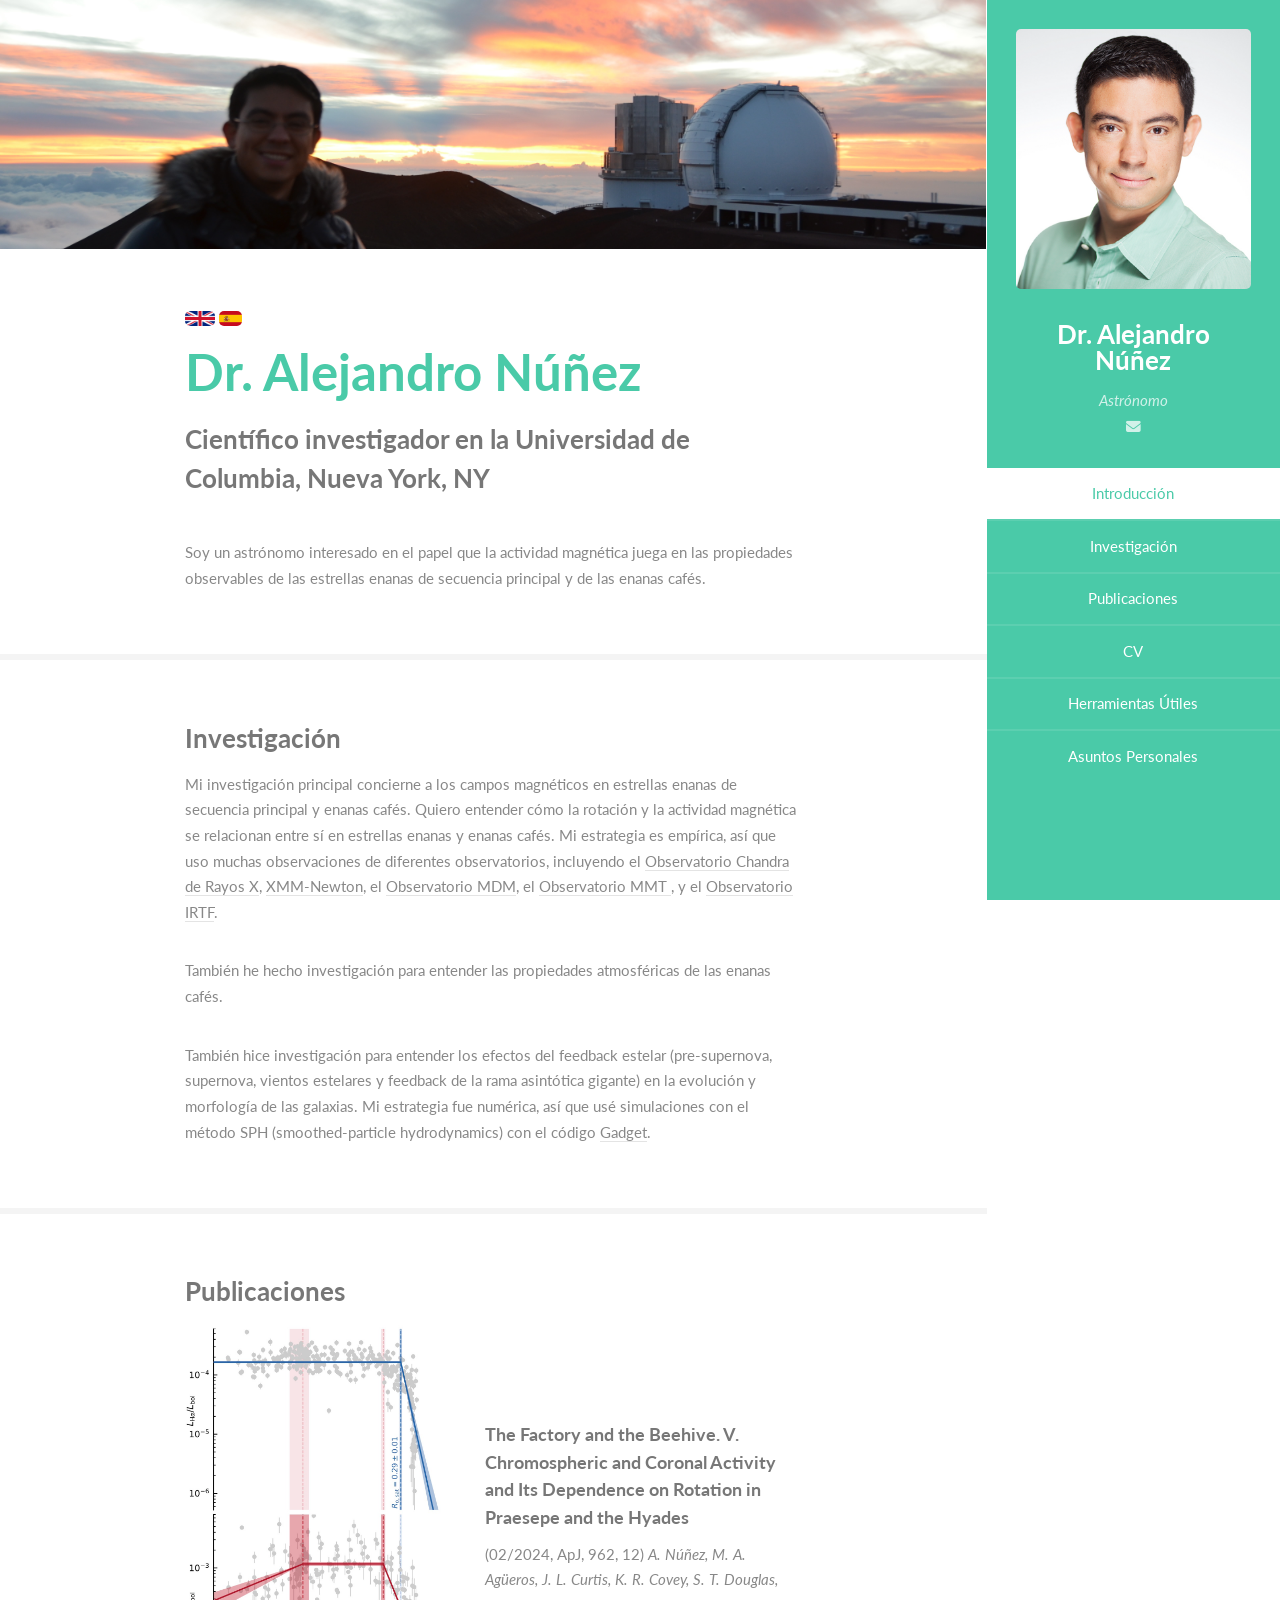
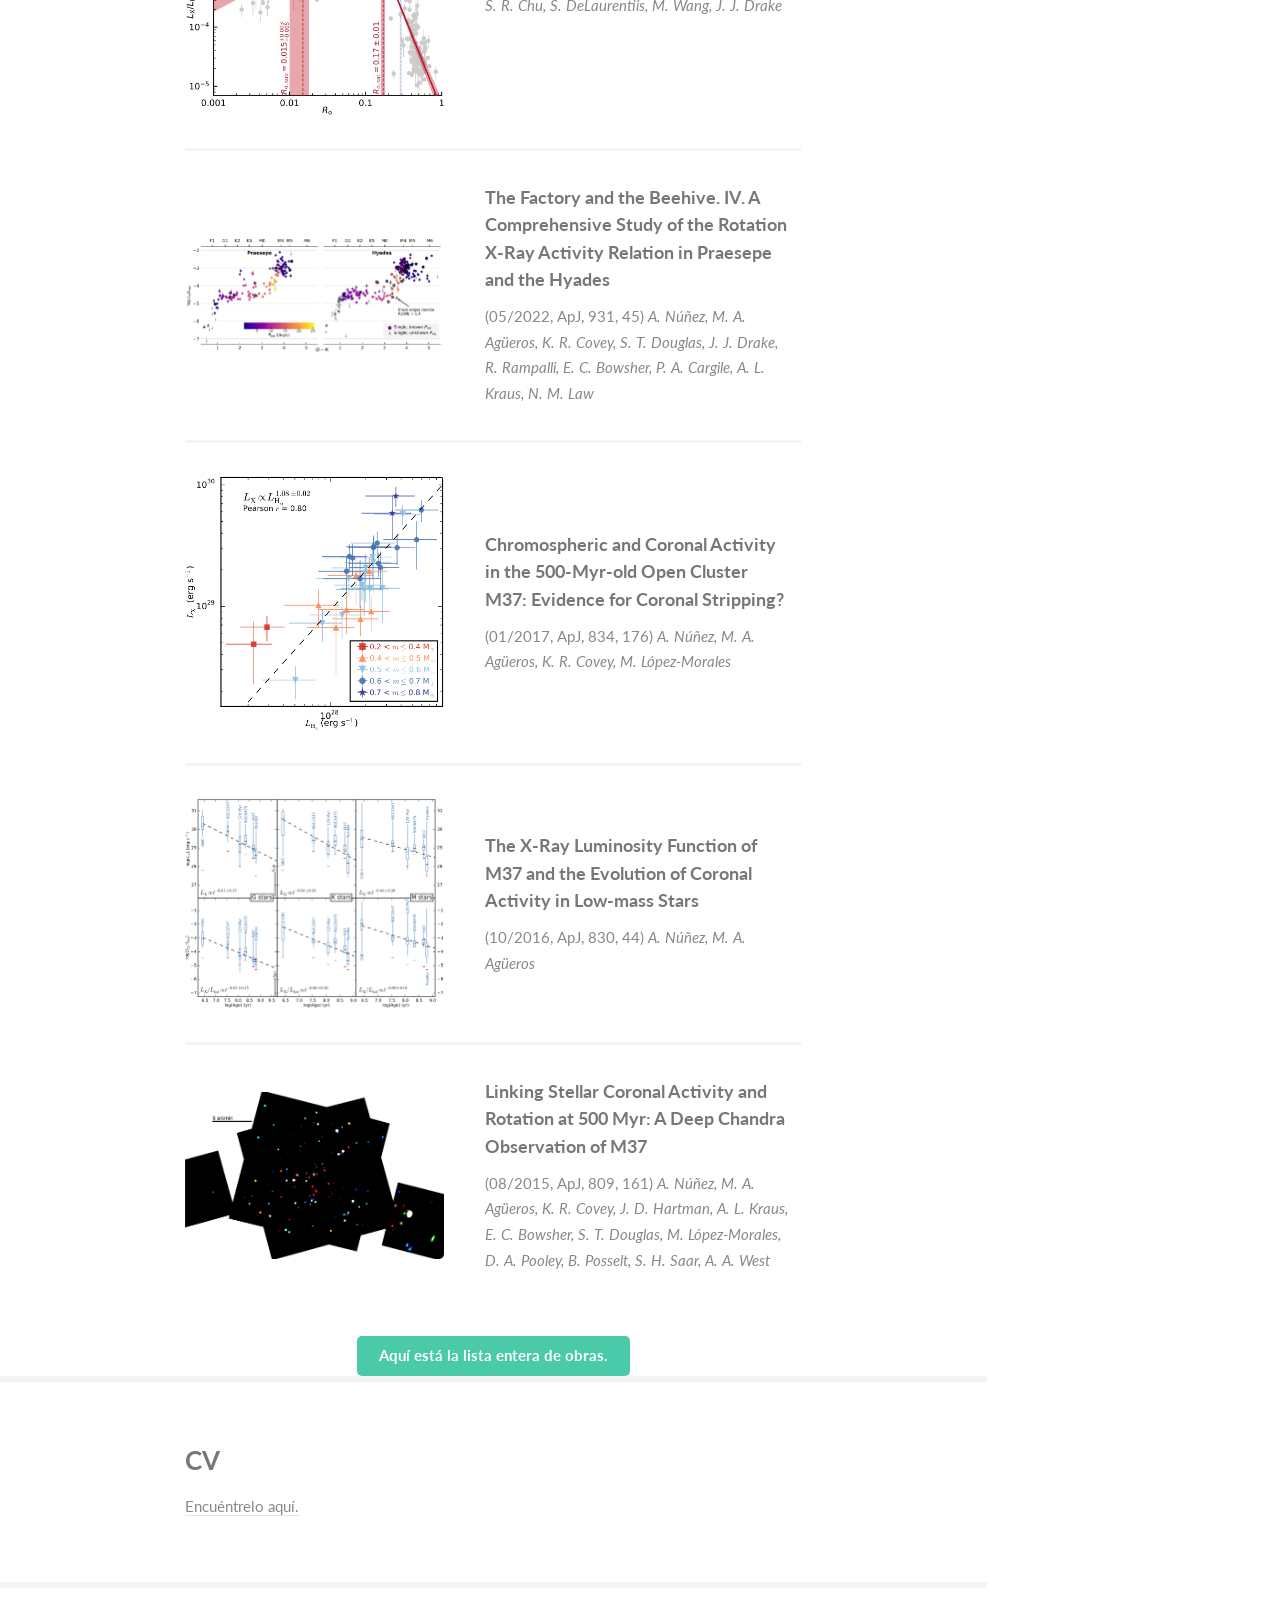
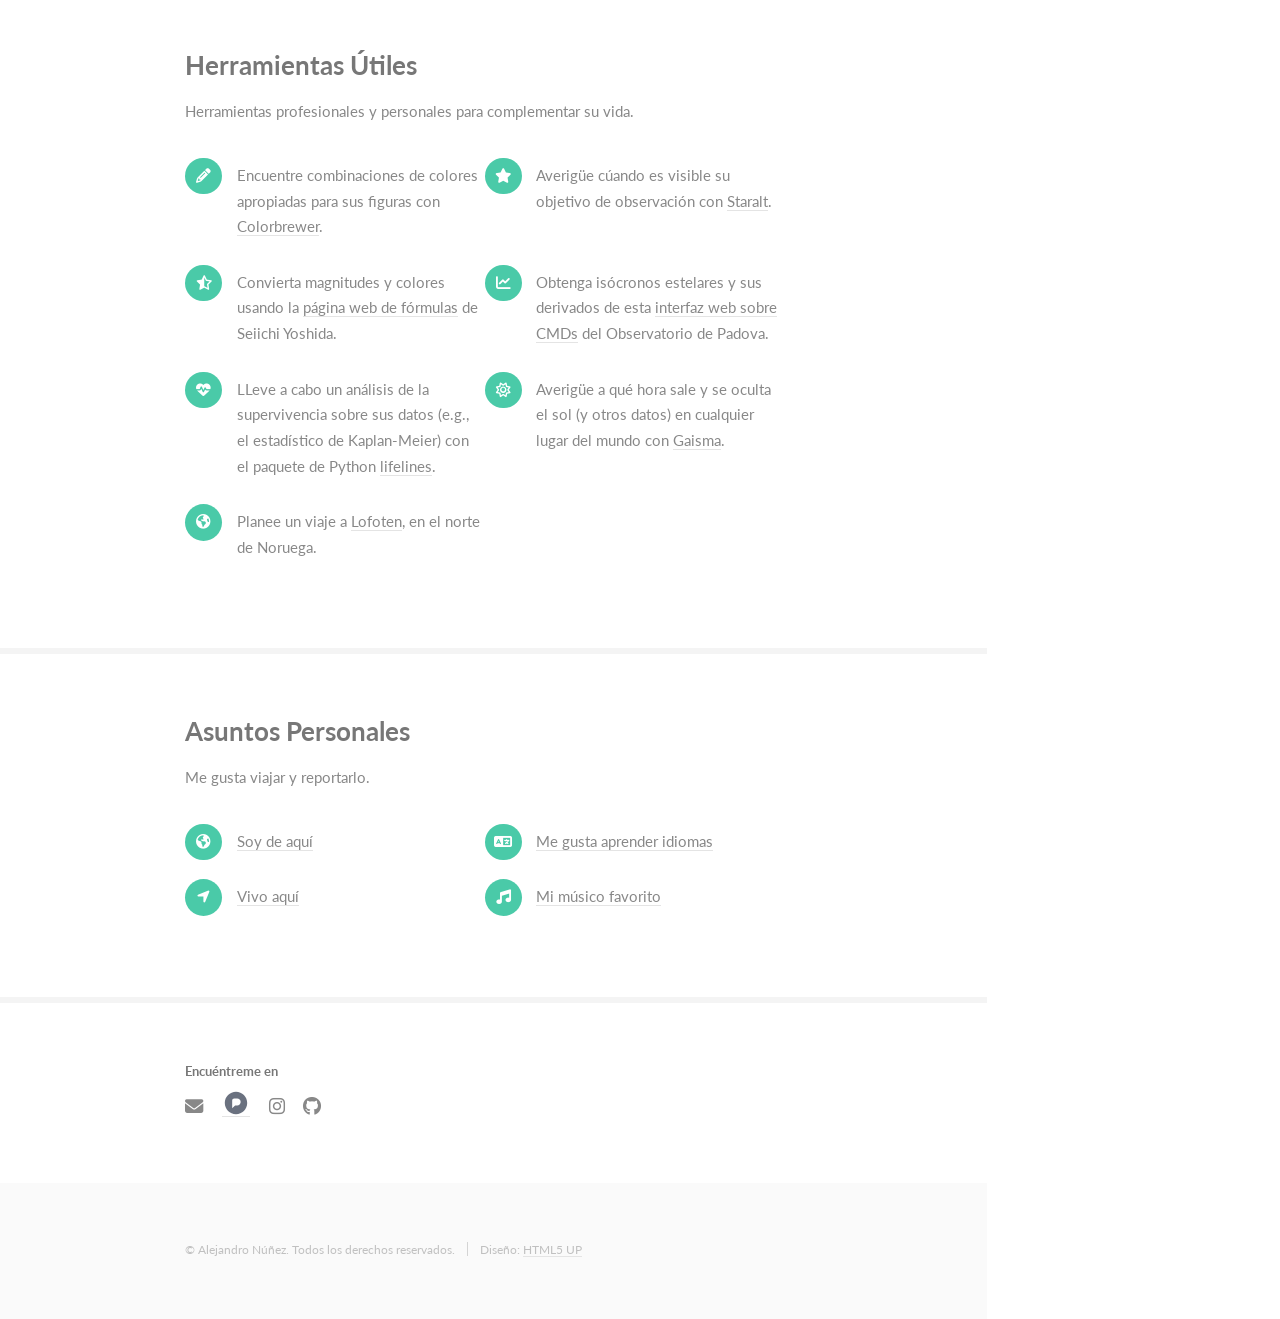
==== index_ES.html @ fcc05a89 "Initial website upload" ====
<!DOCTYPE HTML>
<!--
	Read Only by HTML5 UP
	html5up.net | @n33co
	Free for personal and commercial use under the CCA 3.0 license (html5up.net/license)

	http://cuit.columbia.edu/web-publishing/creating-personal-websites
	http://fontawesome.io/icons/
	an2549@cunix.cc.columbia.edu
	columbia.edu/an2549
-->
<html>
	<head>
		<title>Dr. Alejandro N&uacute;&ntilde;ez</title>
		<meta charset="utf-8" />
		<meta name="viewport" content="width=device-width, initial-scale=1" />
		<!--[if lte IE 8]><script src="assets/js/ie/html5shiv.js"></script><![endif]-->
		<link rel="stylesheet" href="assets/css/main.css" />
		<link rel="stylesheet" href="https://cdnjs.cloudflare.com/ajax/libs/font-awesome/6.5.2/css/all.min.css">
	</head>
	<body>

		<!-- Header -->
			<section id="header">
				<header>
					<span class="image fit"><img src="images/me.jpg" alt="" /></span>
					<h1 id="logo"><a href="#">Dr. Alejandro N&uacute;&ntilde;ez</a></h1>
					<p>Astr&oacute;nomo</p><a href="mailto:alejo.nunez@gmail.com" class="icon fa-envelope"><span class="label"></span></a>
				</header>
				<nav id="nav">
					<ul>
						<li><a href="#one">Introducci&oacute;n</a></li>
						<li><a href="#two">Investigaci&oacute;n</a></li>
						<li><a href="#three">Publicaciones</a></li>
						<li><a href="#four">CV</a></li>
						<li><a href="#five">Herramientas &Uacute;tiles</a></li>
						<li><a href="#six">Asuntos Personales</a></li>
					</ul>
				</nav>
			</section>

		<!-- Wrapper -->
			<div id="wrapper">

				<!-- Main -->
					<div id="main">

						<!-- One: INTRO-->
							<section id="one">
								<div class="container">
									<header class="major">
										<a href="index.html" class="image"><img src="images/EN.jpg" style="height:15px;" align="right" alt="English" /></a>
										<a                   class="image"><img src="images/ES.jpg" style="height:15px;" float="right" alt="Espa&ntilde;ol" /></a>
										<h2>Dr. Alejandro N&uacute;&ntilde;ez</h2>
										<p>Científico investigador en la Universidad de Columbia, Nueva York, NY</p>
									</header>
									<p>Soy un astr&oacute;nomo interesado en el papel que la actividad magn&eacute;tica juega en las propiedades observables de las estrellas enanas de secuencia principal y de las enanas caf&eacute;s.</p>
								</div>
							</section>

						<!-- Two: RESEARCH -->
							<section id="two">
								<div class="container">
									<h3>Investigaci&oacute;n</h3>
									<p>Mi investigaci&oacute;n principal concierne a los campos magn&eacute;ticos en estrellas enanas de secuencia principal y enanas caf&eacute;s. Quiero entender c&oacute;mo la rotaci&oacute;n y la actividad magn&eacute;tica se relacionan entre s&iacute; en estrellas enanas y enanas caf&eacute;s. Mi estrategia es emp&iacute;rica, as&iacute; que uso muchas observaciones de diferentes observatorios, incluyendo el <a href="http://chandra.harvard.edu" target="_blank"> Observatorio Chandra de Rayos X</a>, <a href="http://www.cosmos.esa.int/web/xmm-newton" target="_blank"> XMM-Newton</a>, el <a href="http://mdm.kpno.noirlab.edu/" target="_blank"> Observatorio MDM</a>, el <a href="https://www.mmto.org" target="_blank"> Observatorio MMT </a>, y el <a href="http://irtfweb.ifa.hawaii.edu" target="_blank"> Observatorio IRTF</a>.</p>

									<p>Tambi&eacute;n he hecho investigaci&oacute;n para entender las propiedades atmosf&eacute;ricas de las enanas caf&eacute;s.</p>

									<p>Tambi&eacute;n hice investigaci&oacute;n para entender los efectos del feedback estelar (pre-supernova, supernova, vientos estelares y feedback de la rama asint&oacute;tica gigante) en la evoluci&oacute;n y morfolog&iacute;a de las galaxias. Mi estrategia fue num&eacute;rica, as&iacute; que us&eacute; simulaciones con el m&eacute;todo SPH (smoothed-particle hydrodynamics) con el c&oacute;digo <a href="http://wwwmpa.mpa-garching.mpg.de/gadget/" target="_blank"> Gadget</a>. </p>

								</div>
							</section>

						<!-- Three: PUBLICATIONS -->
							<section id="three">
								<div class="container">
									<h3>Publicaciones</h3>
									<div class="features">
										<article>
											<a href="images/Rossby_XHaALL.jpg" class="image"><img src="images/Rossby_XHaALL.jpg" alt="" /></a>
											<div class="inner">
												<h4><a href=https://arxiv.org/abs/2311.18690>The Factory and the Beehive. V. Chromospheric and Coronal Activity and Its Dependence on Rotation in Praesepe and the Hyades</a></h4>
												<p>(02/2024, ApJ, 962, 12) <i>A. N&uacute;&ntilde;ez, M. A. Ag&uuml;eros, J. L. Curtis, K. R. Covey, S. T. Douglas, S. R. Chu, S. DeLaurentiis, M. Wang, J. J. Drake</i></p>
											</div>
										</article>
										<article>
											<a href="images/LLX_color.jpg" class="image"><img src="images/LLX_color.jpg" alt="" /></a>
											<div class="inner">
												<h4><a href=https://ui.adsabs.harvard.edu/abs/2022ApJ...931...45N/abstract>The Factory and the Beehive. IV. A Comprehensive Study of the Rotation X-Ray Activity Relation in Praesepe and the Hyades</a></h4>
												<p>(05/2022, ApJ, 931, 45) <i>A. N&uacute;&ntilde;ez, M. A. Ag&uuml;eros, K. R. Covey, S. T. Douglas, J. J. Drake, R. Rampalli, E. C. Bowsher, P. A. Cargile, A. L. Kraus, N. M. Law</i></p>
											</div>
										</article>
										<article>
											<a href="images/Lx_v_LHa.jpg" class="image"><img src="images/Lx_v_LHa.jpg" alt="" /></a>
											<div class="inner">
												<h4><a href=https://ui.adsabs.harvard.edu/abs/2017ApJ...834..176N/abstract>Chromospheric and Coronal Activity in the 500-Myr-old Open Cluster M37: Evidence for Coronal Stripping?</a></h4>
												<p>(01/2017, ApJ, 834, 176) <i>A. N&uacute;&ntilde;ez, M. A. Ag&uuml;eros, K. R. Covey, M. L&oacute;pez-Morales</i></p>
											</div>
										</article>
										<article>
											<a href="images/Lx_v_t.jpg" class="image"><img src="images/Lx_v_t.jpg" alt="" /></a>
											<div class="inner">
												<h4><a href=https://ui.adsabs.harvard.edu/abs/2016ApJ...830...44N/abstract>The X-Ray Luminosity Function of M37 and the Evolution of Coronal Activity in Low-mass Stars</a></h4>
												<p>(10/2016, ApJ, 830, 44) <i>A. N&uacute;&ntilde;ez, M. A. Ag&uuml;eros</i></p>
											</div>
										</article>
										<article>
											<a href="images/color_composite.jpg" class="image"><img src="images/color_composite.jpg" alt="" /></a>
											<div class="inner">
												<h4><a href=https://ui.adsabs.harvard.edu/abs/2015ApJ...809..161N/abstract>Linking Stellar Coronal Activity and Rotation at 500 Myr: A Deep Chandra Observation of M37</a></h4>
												<p>(08/2015, ApJ, 809, 161) <i>A. N&uacute;&ntilde;ez, M. A. Ag&uuml;eros, K. R. Covey, J. D. Hartman, A. L. Kraus, E. C. Bowsher, S. T. Douglas, M. L&oacute;pez-Morales, D. A. Pooley, B. Posselt, S. H. Saar, A. A. West</i></p>
											</div>
										</article>
									</div>
								</div>
								<center><a href="https://ui.adsabs.harvard.edu/search/fq=%7B!type%3Daqp%20v%3D%24fq_database%7D&fq_database=database%3A%20astronomy&q=author%3A(%22nunez%2C%20alejandro%22)&sort=date%20desc%2C%20bibcode%20desc&p_=0" target="_blank" class="button special">Aqu&iacute; est&aacute; la lista entera de obras.</a></center>
							</section>

						<!-- Four: CV -->
							<section id="four">
								<div class="container">
									<h3>CV</h3>
									<p><a href="CV.pdf">Encu&eacute;ntrelo aqu&iacute;.</a></p>
								</div>
							</section>

						<!-- Five: Useful Tools -->
                            <section id="five">
                            	<div class="container">
                                	<h3><a href="#">Herramientas &Uacute;tiles</a></h3>
									<p>Herramientas profesionales y personales para complementar su vida. </p>
                                    <ul class="feature-icons">
                                    	<li class="fa-pencil">Encuentre combinaciones de colores apropiadas para sus figuras con <a href="http://colorbrewer2.org/" target="_blank">Colorbrewer</a>.</li>
                                    	<li class="fa-star">Averig&uuml;e c&uacute;ando es visible su objetivo de observaci&oacute;n con <a href="https://astro.ing.iac.es/staralt/" target="_blank">Staralt</a>.</li>
										<li class="fa-star-half-o">Convierta magnitudes y colores usando la <a href="http://www.aerith.net/astro/color_conversion.html" target="_blank">p&aacute;gina web de f&oacute;rmulas</a> de Seiichi Yoshida.</li>
										<li class="fa-line-chart">Obtenga is&oacute;cronos estelares y sus derivados de esta <a href="http://stev.oapd.inaf.it/cgi-bin/cmd" target="_blank">interfaz web sobre CMDs</a> del Observatorio de Padova.</li>
                                    	<li class="fa-heartbeat">LLeve a cabo un an&aacute;lisis de la supervivencia sobre sus datos (e.g., el estad&iacute;stico de Kaplan-Meier) con el paquete de Python <a href="http://lifelines.readthedocs.io/en/latest/index.html#" target="_blank">lifelines</a>.</li>
										<li class="fa-sun-o">Averig&uuml;e a qu&eacute; hora sale y se oculta el sol (y otros datos) en cualquier lugar del mundo con <a href="https://www.gaisma.com/en/" target="_blank">Gaisma</a>.</li>
										<li class="fa-globe">Planee un viaje a <a href="http://www.68north.com/outdoors/" target="_blank">Lofoten</a>, en el norte de Noruega.</li>
                                    </ul>
                                </div>
                            </section>

						<!-- Six: My Personal Stuff -->
                            <section id="six">
                            	<div class="container">
                                	<h3><a href="#">Asuntos Personales</a></h3>
									<p>Me gusta viajar y reportarlo. </p>
                                    <ul class="feature-icons">
                                    	<!--li class="fa-coffee"><a href="http://starsthatshrink.blogspot.com/">Mi blog personal</a></li-->
                                        <li class="fa-globe"><a href="https://colombia.travel/en/medellin" target="_blank">Soy de aqu&iacute;</a></li>
                                        <li class="fa-language"><a href="https://www.duolingo.com/profile/alejocosmico" target="_blank">Me gusta aprender idiomas</a></li>
                                        <li class="fa-location-arrow"><a href="http://www.nycgo.com/articles/must-see-harlem" target="_blank">Vivo aqu&iacute;</a></li>
                                        <li class="fa-music"><a href="http://bjork.com/" target="_blank">Mi m&uacute;sico favorito</a></li>
                                    </ul>
                                </div>
                            </section>

						<!-- Seven -->
							<section id="seven">
								<div class="container">
									<section>
										<div class="row">
											<div class="6u 12u(xsmall)">
												<h5>Encu&eacute;ntreme en</h5>
												<ul class="icons">
													<li><a href="mailto:alejo.nunez@gmail.com" class="icon fa-solid fa-envelope"><span class="label"></span></a></li>
													<li>
														<a href="https://pixelfed.social/alejocosmico" target="_blank">
															<img src="pixelfed.svg"
																alt="Pixelfed"
																style="width:28px; height:28px; vertical-align:-4px;">
														</a>
													</li>
													<li><a href="https://www.instagram.com/alejocosmico/" target="_blank" class="icon fa-brands fa-instagram"><span class="label">Instagram</span></a></li>
													<li><a href="https://github.com/alejocosmico" target="_blank" class="icon fa-brands fa-github"><span class="label">Github</span></a></li>
												</ul>
											</div>
										</div>
									</section>
								</div>
							</section>

					</div>

				<!-- Footer -->
					<section id="footer">
						<div class="container">
							<ul class="copyright">
								<li>&copy; Alejandro N&uacute;&ntilde;ez. Todos los derechos reservados.</li><li>Dise&ntilde;o: <a href="http://html5up.net">HTML5 UP</a></li>
							</ul>
						</div>
					</section>

			</div>

		<!-- Scripts -->
			<script src="assets/js/jquery.min.js"></script>
			<script src="assets/js/jquery.scrollzer.min.js"></script>
			<script src="assets/js/jquery.scrolly.min.js"></script>
			<script src="assets/js/skel.min.js"></script>
			<script src="assets/js/util.js"></script>
			<!--[if lte IE 8]><script src="assets/js/ie/respond.min.js"></script><![endif]-->
			<script src="assets/js/main.js"></script>

	</body>
</html>
---- assets/css/main.css ----
@import url("font-awesome.min.css");
@import url("https://fonts.googleapis.com/css?family=Lato:400,400italic,700,700italic|Source+Code+Pro:400");

/*
	Read Only by HTML5 UP
	html5up.net | @ajlkn
	Free for personal and commercial use under the CCA 3.0 license (html5up.net/license)
*/

/* Reset */

	html, body, div, span, applet, object, iframe, h1, h2, h3, h4, h5, h6, p, blockquote, pre, a, abbr, acronym, address, big, cite, code, del, dfn, em, img, ins, kbd, q, s, samp, small, strike, strong, sub, sup, tt, var, b, u, i, center, dl, dt, dd, ol, ul, li, fieldset, form, label, legend, table, caption, tbody, tfoot, thead, tr, th, td, article, aside, canvas, details, embed, figure, figcaption, footer, header, hgroup, menu, nav, output, ruby, section, summary, time, mark, audio, video {
		margin: 0;
		padding: 0;
		border: 0;
		font-size: 100%;
		font: inherit;
		vertical-align: baseline;
	}

	article, aside, details, figcaption, figure, footer, header, hgroup, menu, nav, section {
		display: block;
	}

	body {
		line-height: 1;
	}

	ol, ul {
		list-style: none;
	}

	blockquote, q {
		quotes: none;
	}

	blockquote:before, blockquote:after, q:before, q:after {
		content: '';
		content: none;
	}

	table {
		border-collapse: collapse;
		border-spacing: 0;
	}

	body {
		-webkit-text-size-adjust: none;
	}

/* Box Model */

	*, *:before, *:after {
		-moz-box-sizing: border-box;
		-webkit-box-sizing: border-box;
		box-sizing: border-box;
	}

/* Containers */

	.container {
		margin-left: auto;
		margin-right: auto;
	}

	.container.\31 25\25 {
		width: 100%;
		max-width: 56.25em;
		min-width: 45em;
	}

	.container.\37 5\25 {
		width: 33.75em;
	}

	.container.\35 0\25 {
		width: 22.5em;
	}

	.container.\32 5\25 {
		width: 11.25em;
	}

	.container {
		width: 45em;
	}

	@media screen and (max-width: 1680px) {

		.container.\31 25\25 {
			width: 100%;
			max-width: 56.25em;
			min-width: 45em;
		}

		.container.\37 5\25 {
			width: 33.75em;
		}

		.container.\35 0\25 {
			width: 22.5em;
		}

		.container.\32 5\25 {
			width: 11.25em;
		}

		.container {
			width: 45em;
		}

	}

	@media screen and (max-width: 1280px) {

		.container.\31 25\25 {
			width: 100%;
			max-width: 52.5em;
			min-width: 42em;
		}

		.container.\37 5\25 {
			width: 31.5em;
		}

		.container.\35 0\25 {
			width: 21em;
		}

		.container.\32 5\25 {
			width: 10.5em;
		}

		.container {
			width: 42em;
		}

	}

	@media screen and (max-width: 1024px) {

		.container.\31 25\25 {
			width: 100%;
			max-width: 106.25%;
			min-width: 85%;
		}

		.container.\37 5\25 {
			width: 63.75%;
		}

		.container.\35 0\25 {
			width: 42.5%;
		}

		.container.\32 5\25 {
			width: 21.25%;
		}

		.container {
			width: 85% !important;
		}

	}

	@media screen and (max-width: 736px) {

		.container.\31 25\25 {
			width: 100%;
			max-width: 112.5%;
			min-width: 90%;
		}

		.container.\37 5\25 {
			width: 67.5%;
		}

		.container.\35 0\25 {
			width: 45%;
		}

		.container.\32 5\25 {
			width: 22.5%;
		}

		.container {
			width: 90% !important;
		}

	}

	@media screen and (max-width: 480px) {

		.container.\31 25\25 {
			width: 100%;
			max-width: 112.5%;
			min-width: 90%;
		}

		.container.\37 5\25 {
			width: 67.5%;
		}

		.container.\35 0\25 {
			width: 45%;
		}

		.container.\32 5\25 {
			width: 22.5%;
		}

		.container {
			width: 90% !important;
		}

	}

/* Grid */

	.row {
		border-bottom: solid 1px transparent;
		-moz-box-sizing: border-box;
		-webkit-box-sizing: border-box;
		box-sizing: border-box;
	}

	.row > * {
		float: left;
		-moz-box-sizing: border-box;
		-webkit-box-sizing: border-box;
		box-sizing: border-box;
	}

	.row:after, .row:before {
		content: '';
		display: block;
		clear: both;
		height: 0;
	}

	.row.uniform > * > :first-child {
		margin-top: 0;
	}

	.row.uniform > * > :last-child {
		margin-bottom: 0;
	}

	.row.\30 \25 > * {
		padding: 0 0 0 0em;
	}

	.row.\30 \25 {
		margin: 0 0 -1px 0em;
	}

	.row.uniform.\30 \25 > * {
		padding: 0em 0 0 0em;
	}

	.row.uniform.\30 \25 {
		margin: 0em 0 -1px 0em;
	}

	.row > * {
		padding: 0 0 0 2em;
	}

	.row {
		margin: 0 0 -1px -2em;
	}

	.row.uniform > * {
		padding: 2em 0 0 2em;
	}

	.row.uniform {
		margin: -2em 0 -1px -2em;
	}

	.row.\32 00\25 > * {
		padding: 0 0 0 4em;
	}

	.row.\32 00\25 {
		margin: 0 0 -1px -4em;
	}

	.row.uniform.\32 00\25 > * {
		padding: 4em 0 0 4em;
	}

	.row.uniform.\32 00\25 {
		margin: -4em 0 -1px -4em;
	}

	.row.\31 50\25 > * {
		padding: 0 0 0 3em;
	}

	.row.\31 50\25 {
		margin: 0 0 -1px -3em;
	}

	.row.uniform.\31 50\25 > * {
		padding: 3em 0 0 3em;
	}

	.row.uniform.\31 50\25 {
		margin: -3em 0 -1px -3em;
	}

	.row.\35 0\25 > * {
		padding: 0 0 0 1em;
	}

	.row.\35 0\25 {
		margin: 0 0 -1px -1em;
	}

	.row.uniform.\35 0\25 > * {
		padding: 1em 0 0 1em;
	}

	.row.uniform.\35 0\25 {
		margin: -1em 0 -1px -1em;
	}

	.row.\32 5\25 > * {
		padding: 0 0 0 0.5em;
	}

	.row.\32 5\25 {
		margin: 0 0 -1px -0.5em;
	}

	.row.uniform.\32 5\25 > * {
		padding: 0.5em 0 0 0.5em;
	}

	.row.uniform.\32 5\25 {
		margin: -0.5em 0 -1px -0.5em;
	}

	.\31 2u, .\31 2u\24 {
		width: 100%;
		clear: none;
		margin-left: 0;
	}

	.\31 1u, .\31 1u\24 {
		width: 91.6666666667%;
		clear: none;
		margin-left: 0;
	}

	.\31 0u, .\31 0u\24 {
		width: 83.3333333333%;
		clear: none;
		margin-left: 0;
	}

	.\39 u, .\39 u\24 {
		width: 75%;
		clear: none;
		margin-left: 0;
	}

	.\38 u, .\38 u\24 {
		width: 66.6666666667%;
		clear: none;
		margin-left: 0;
	}

	.\37 u, .\37 u\24 {
		width: 58.3333333333%;
		clear: none;
		margin-left: 0;
	}

	.\36 u, .\36 u\24 {
		width: 50%;
		clear: none;
		margin-left: 0;
	}

	.\35 u, .\35 u\24 {
		width: 41.6666666667%;
		clear: none;
		margin-left: 0;
	}

	.\34 u, .\34 u\24 {
		width: 33.3333333333%;
		clear: none;
		margin-left: 0;
	}

	.\33 u, .\33 u\24 {
		width: 25%;
		clear: none;
		margin-left: 0;
	}

	.\32 u, .\32 u\24 {
		width: 16.6666666667%;
		clear: none;
		margin-left: 0;
	}

	.\31 u, .\31 u\24 {
		width: 8.3333333333%;
		clear: none;
		margin-left: 0;
	}

	.\31 2u\24 + *,
	.\31 1u\24 + *,
	.\31 0u\24 + *,
	.\39 u\24 + *,
	.\38 u\24 + *,
	.\37 u\24 + *,
	.\36 u\24 + *,
	.\35 u\24 + *,
	.\34 u\24 + *,
	.\33 u\24 + *,
	.\32 u\24 + *,
	.\31 u\24 + * {
		clear: left;
	}

	.\-11u {
		margin-left: 91.66667%;
	}

	.\-10u {
		margin-left: 83.33333%;
	}

	.\-9u {
		margin-left: 75%;
	}

	.\-8u {
		margin-left: 66.66667%;
	}

	.\-7u {
		margin-left: 58.33333%;
	}

	.\-6u {
		margin-left: 50%;
	}

	.\-5u {
		margin-left: 41.66667%;
	}

	.\-4u {
		margin-left: 33.33333%;
	}

	.\-3u {
		margin-left: 25%;
	}

	.\-2u {
		margin-left: 16.66667%;
	}

	.\-1u {
		margin-left: 8.33333%;
	}

	@media screen and (max-width: 1680px) {

		.row > * {
			padding: 0 0 0 2em;
		}

		.row {
			margin: 0 0 -1px -2em;
		}

		.row.uniform > * {
			padding: 2em 0 0 2em;
		}

		.row.uniform {
			margin: -2em 0 -1px -2em;
		}

		.row.\32 00\25 > * {
			padding: 0 0 0 4em;
		}

		.row.\32 00\25 {
			margin: 0 0 -1px -4em;
		}

		.row.uniform.\32 00\25 > * {
			padding: 4em 0 0 4em;
		}

		.row.uniform.\32 00\25 {
			margin: -4em 0 -1px -4em;
		}

		.row.\31 50\25 > * {
			padding: 0 0 0 3em;
		}

		.row.\31 50\25 {
			margin: 0 0 -1px -3em;
		}

		.row.uniform.\31 50\25 > * {
			padding: 3em 0 0 3em;
		}

		.row.uniform.\31 50\25 {
			margin: -3em 0 -1px -3em;
		}

		.row.\35 0\25 > * {
			padding: 0 0 0 1em;
		}

		.row.\35 0\25 {
			margin: 0 0 -1px -1em;
		}

		.row.uniform.\35 0\25 > * {
			padding: 1em 0 0 1em;
		}

		.row.uniform.\35 0\25 {
			margin: -1em 0 -1px -1em;
		}

		.row.\32 5\25 > * {
			padding: 0 0 0 0.5em;
		}

		.row.\32 5\25 {
			margin: 0 0 -1px -0.5em;
		}

		.row.uniform.\32 5\25 > * {
			padding: 0.5em 0 0 0.5em;
		}

		.row.uniform.\32 5\25 {
			margin: -0.5em 0 -1px -0.5em;
		}

		.\31 2u\28xlarge\29, .\31 2u\24\28xlarge\29 {
			width: 100%;
			clear: none;
			margin-left: 0;
		}

		.\31 1u\28xlarge\29, .\31 1u\24\28xlarge\29 {
			width: 91.6666666667%;
			clear: none;
			margin-left: 0;
		}

		.\31 0u\28xlarge\29, .\31 0u\24\28xlarge\29 {
			width: 83.3333333333%;
			clear: none;
			margin-left: 0;
		}

		.\39 u\28xlarge\29, .\39 u\24\28xlarge\29 {
			width: 75%;
			clear: none;
			margin-left: 0;
		}

		.\38 u\28xlarge\29, .\38 u\24\28xlarge\29 {
			width: 66.6666666667%;
			clear: none;
			margin-left: 0;
		}

		.\37 u\28xlarge\29, .\37 u\24\28xlarge\29 {
			width: 58.3333333333%;
			clear: none;
			margin-left: 0;
		}

		.\36 u\28xlarge\29, .\36 u\24\28xlarge\29 {
			width: 50%;
			clear: none;
			margin-left: 0;
		}

		.\35 u\28xlarge\29, .\35 u\24\28xlarge\29 {
			width: 41.6666666667%;
			clear: none;
			margin-left: 0;
		}

		.\34 u\28xlarge\29, .\34 u\24\28xlarge\29 {
			width: 33.3333333333%;
			clear: none;
			margin-left: 0;
		}

		.\33 u\28xlarge\29, .\33 u\24\28xlarge\29 {
			width: 25%;
			clear: none;
			margin-left: 0;
		}

		.\32 u\28xlarge\29, .\32 u\24\28xlarge\29 {
			width: 16.6666666667%;
			clear: none;
			margin-left: 0;
		}

		.\31 u\28xlarge\29, .\31 u\24\28xlarge\29 {
			width: 8.3333333333%;
			clear: none;
			margin-left: 0;
		}

		.\31 2u\24\28xlarge\29 + *,
		.\31 1u\24\28xlarge\29 + *,
		.\31 0u\24\28xlarge\29 + *,
		.\39 u\24\28xlarge\29 + *,
		.\38 u\24\28xlarge\29 + *,
		.\37 u\24\28xlarge\29 + *,
		.\36 u\24\28xlarge\29 + *,
		.\35 u\24\28xlarge\29 + *,
		.\34 u\24\28xlarge\29 + *,
		.\33 u\24\28xlarge\29 + *,
		.\32 u\24\28xlarge\29 + *,
		.\31 u\24\28xlarge\29 + * {
			clear: left;
		}

		.\-11u\28xlarge\29 {
			margin-left: 91.66667%;
		}

		.\-10u\28xlarge\29 {
			margin-left: 83.33333%;
		}

		.\-9u\28xlarge\29 {
			margin-left: 75%;
		}

		.\-8u\28xlarge\29 {
			margin-left: 66.66667%;
		}

		.\-7u\28xlarge\29 {
			margin-left: 58.33333%;
		}

		.\-6u\28xlarge\29 {
			margin-left: 50%;
		}

		.\-5u\28xlarge\29 {
			margin-left: 41.66667%;
		}

		.\-4u\28xlarge\29 {
			margin-left: 33.33333%;
		}

		.\-3u\28xlarge\29 {
			margin-left: 25%;
		}

		.\-2u\28xlarge\29 {
			margin-left: 16.66667%;
		}

		.\-1u\28xlarge\29 {
			margin-left: 8.33333%;
		}

	}

	@media screen and (max-width: 1280px) {

		.row > * {
			padding: 0 0 0 1.5em;
		}

		.row {
			margin: 0 0 -1px -1.5em;
		}

		.row.uniform > * {
			padding: 1.5em 0 0 1.5em;
		}

		.row.uniform {
			margin: -1.5em 0 -1px -1.5em;
		}

		.row.\32 00\25 > * {
			padding: 0 0 0 3em;
		}

		.row.\32 00\25 {
			margin: 0 0 -1px -3em;
		}

		.row.uniform.\32 00\25 > * {
			padding: 3em 0 0 3em;
		}

		.row.uniform.\32 00\25 {
			margin: -3em 0 -1px -3em;
		}

		.row.\31 50\25 > * {
			padding: 0 0 0 2.25em;
		}

		.row.\31 50\25 {
			margin: 0 0 -1px -2.25em;
		}

		.row.uniform.\31 50\25 > * {
			padding: 2.25em 0 0 2.25em;
		}

		.row.uniform.\31 50\25 {
			margin: -2.25em 0 -1px -2.25em;
		}

		.row.\35 0\25 > * {
			padding: 0 0 0 0.75em;
		}

		.row.\35 0\25 {
			margin: 0 0 -1px -0.75em;
		}

		.row.uniform.\35 0\25 > * {
			padding: 0.75em 0 0 0.75em;
		}

		.row.uniform.\35 0\25 {
			margin: -0.75em 0 -1px -0.75em;
		}

		.row.\32 5\25 > * {
			padding: 0 0 0 0.375em;
		}

		.row.\32 5\25 {
			margin: 0 0 -1px -0.375em;
		}

		.row.uniform.\32 5\25 > * {
			padding: 0.375em 0 0 0.375em;
		}

		.row.uniform.\32 5\25 {
			margin: -0.375em 0 -1px -0.375em;
		}

		.\31 2u\28large\29, .\31 2u\24\28large\29 {
			width: 100%;
			clear: none;
			margin-left: 0;
		}

		.\31 1u\28large\29, .\31 1u\24\28large\29 {
			width: 91.6666666667%;
			clear: none;
			margin-left: 0;
		}

		.\31 0u\28large\29, .\31 0u\24\28large\29 {
			width: 83.3333333333%;
			clear: none;
			margin-left: 0;
		}

		.\39 u\28large\29, .\39 u\24\28large\29 {
			width: 75%;
			clear: none;
			margin-left: 0;
		}

		.\38 u\28large\29, .\38 u\24\28large\29 {
			width: 66.6666666667%;
			clear: none;
			margin-left: 0;
		}

		.\37 u\28large\29, .\37 u\24\28large\29 {
			width: 58.3333333333%;
			clear: none;
			margin-left: 0;
		}

		.\36 u\28large\29, .\36 u\24\28large\29 {
			width: 50%;
			clear: none;
			margin-left: 0;
		}

		.\35 u\28large\29, .\35 u\24\28large\29 {
			width: 41.6666666667%;
			clear: none;
			margin-left: 0;
		}

		.\34 u\28large\29, .\34 u\24\28large\29 {
			width: 33.3333333333%;
			clear: none;
			margin-left: 0;
		}

		.\33 u\28large\29, .\33 u\24\28large\29 {
			width: 25%;
			clear: none;
			margin-left: 0;
		}

		.\32 u\28large\29, .\32 u\24\28large\29 {
			width: 16.6666666667%;
			clear: none;
			margin-left: 0;
		}

		.\31 u\28large\29, .\31 u\24\28large\29 {
			width: 8.3333333333%;
			clear: none;
			margin-left: 0;
		}

		.\31 2u\24\28large\29 + *,
		.\31 1u\24\28large\29 + *,
		.\31 0u\24\28large\29 + *,
		.\39 u\24\28large\29 + *,
		.\38 u\24\28large\29 + *,
		.\37 u\24\28large\29 + *,
		.\36 u\24\28large\29 + *,
		.\35 u\24\28large\29 + *,
		.\34 u\24\28large\29 + *,
		.\33 u\24\28large\29 + *,
		.\32 u\24\28large\29 + *,
		.\31 u\24\28large\29 + * {
			clear: left;
		}

		.\-11u\28large\29 {
			margin-left: 91.66667%;
		}

		.\-10u\28large\29 {
			margin-left: 83.33333%;
		}

		.\-9u\28large\29 {
			margin-left: 75%;
		}

		.\-8u\28large\29 {
			margin-left: 66.66667%;
		}

		.\-7u\28large\29 {
			margin-left: 58.33333%;
		}

		.\-6u\28large\29 {
			margin-left: 50%;
		}

		.\-5u\28large\29 {
			margin-left: 41.66667%;
		}

		.\-4u\28large\29 {
			margin-left: 33.33333%;
		}

		.\-3u\28large\29 {
			margin-left: 25%;
		}

		.\-2u\28large\29 {
			margin-left: 16.66667%;
		}

		.\-1u\28large\29 {
			margin-left: 8.33333%;
		}

	}

	@media screen and (max-width: 1024px) {

		.row > * {
			padding: 0 0 0 1.5em;
		}

		.row {
			margin: 0 0 -1px -1.5em;
		}

		.row.uniform > * {
			padding: 1.5em 0 0 1.5em;
		}

		.row.uniform {
			margin: -1.5em 0 -1px -1.5em;
		}

		.row.\32 00\25 > * {
			padding: 0 0 0 3em;
		}

		.row.\32 00\25 {
			margin: 0 0 -1px -3em;
		}

		.row.uniform.\32 00\25 > * {
			padding: 3em 0 0 3em;
		}

		.row.uniform.\32 00\25 {
			margin: -3em 0 -1px -3em;
		}

		.row.\31 50\25 > * {
			padding: 0 0 0 2.25em;
		}

		.row.\31 50\25 {
			margin: 0 0 -1px -2.25em;
		}

		.row.uniform.\31 50\25 > * {
			padding: 2.25em 0 0 2.25em;
		}

		.row.uniform.\31 50\25 {
			margin: -2.25em 0 -1px -2.25em;
		}

		.row.\35 0\25 > * {
			padding: 0 0 0 0.75em;
		}

		.row.\35 0\25 {
			margin: 0 0 -1px -0.75em;
		}

		.row.uniform.\35 0\25 > * {
			padding: 0.75em 0 0 0.75em;
		}

		.row.uniform.\35 0\25 {
			margin: -0.75em 0 -1px -0.75em;
		}

		.row.\32 5\25 > * {
			padding: 0 0 0 0.375em;
		}

		.row.\32 5\25 {
			margin: 0 0 -1px -0.375em;
		}

		.row.uniform.\32 5\25 > * {
			padding: 0.375em 0 0 0.375em;
		}

		.row.uniform.\32 5\25 {
			margin: -0.375em 0 -1px -0.375em;
		}

		.\31 2u\28medium\29, .\31 2u\24\28medium\29 {
			width: 100%;
			clear: none;
			margin-left: 0;
		}

		.\31 1u\28medium\29, .\31 1u\24\28medium\29 {
			width: 91.6666666667%;
			clear: none;
			margin-left: 0;
		}

		.\31 0u\28medium\29, .\31 0u\24\28medium\29 {
			width: 83.3333333333%;
			clear: none;
			margin-left: 0;
		}

		.\39 u\28medium\29, .\39 u\24\28medium\29 {
			width: 75%;
			clear: none;
			margin-left: 0;
		}

		.\38 u\28medium\29, .\38 u\24\28medium\29 {
			width: 66.6666666667%;
			clear: none;
			margin-left: 0;
		}

		.\37 u\28medium\29, .\37 u\24\28medium\29 {
			width: 58.3333333333%;
			clear: none;
			margin-left: 0;
		}

		.\36 u\28medium\29, .\36 u\24\28medium\29 {
			width: 50%;
			clear: none;
			margin-left: 0;
		}

		.\35 u\28medium\29, .\35 u\24\28medium\29 {
			width: 41.6666666667%;
			clear: none;
			margin-left: 0;
		}

		.\34 u\28medium\29, .\34 u\24\28medium\29 {
			width: 33.3333333333%;
			clear: none;
			margin-left: 0;
		}

		.\33 u\28medium\29, .\33 u\24\28medium\29 {
			width: 25%;
			clear: none;
			margin-left: 0;
		}

		.\32 u\28medium\29, .\32 u\24\28medium\29 {
			width: 16.6666666667%;
			clear: none;
			margin-left: 0;
		}

		.\31 u\28medium\29, .\31 u\24\28medium\29 {
			width: 8.3333333333%;
			clear: none;
			margin-left: 0;
		}

		.\31 2u\24\28medium\29 + *,
		.\31 1u\24\28medium\29 + *,
		.\31 0u\24\28medium\29 + *,
		.\39 u\24\28medium\29 + *,
		.\38 u\24\28medium\29 + *,
		.\37 u\24\28medium\29 + *,
		.\36 u\24\28medium\29 + *,
		.\35 u\24\28medium\29 + *,
		.\34 u\24\28medium\29 + *,
		.\33 u\24\28medium\29 + *,
		.\32 u\24\28medium\29 + *,
		.\31 u\24\28medium\29 + * {
			clear: left;
		}

		.\-11u\28medium\29 {
			margin-left: 91.66667%;
		}

		.\-10u\28medium\29 {
			margin-left: 83.33333%;
		}

		.\-9u\28medium\29 {
			margin-left: 75%;
		}

		.\-8u\28medium\29 {
			margin-left: 66.66667%;
		}

		.\-7u\28medium\29 {
			margin-left: 58.33333%;
		}

		.\-6u\28medium\29 {
			margin-left: 50%;
		}

		.\-5u\28medium\29 {
			margin-left: 41.66667%;
		}

		.\-4u\28medium\29 {
			margin-left: 33.33333%;
		}

		.\-3u\28medium\29 {
			margin-left: 25%;
		}

		.\-2u\28medium\29 {
			margin-left: 16.66667%;
		}

		.\-1u\28medium\29 {
			margin-left: 8.33333%;
		}

	}

	@media screen and (max-width: 736px) {

		.row > * {
			padding: 0 0 0 1.25em;
		}

		.row {
			margin: 0 0 -1px -1.25em;
		}

		.row.uniform > * {
			padding: 1.25em 0 0 1.25em;
		}

		.row.uniform {
			margin: -1.25em 0 -1px -1.25em;
		}

		.row.\32 00\25 > * {
			padding: 0 0 0 2.5em;
		}

		.row.\32 00\25 {
			margin: 0 0 -1px -2.5em;
		}

		.row.uniform.\32 00\25 > * {
			padding: 2.5em 0 0 2.5em;
		}

		.row.uniform.\32 00\25 {
			margin: -2.5em 0 -1px -2.5em;
		}

		.row.\31 50\25 > * {
			padding: 0 0 0 1.875em;
		}

		.row.\31 50\25 {
			margin: 0 0 -1px -1.875em;
		}

		.row.uniform.\31 50\25 > * {
			padding: 1.875em 0 0 1.875em;
		}

		.row.uniform.\31 50\25 {
			margin: -1.875em 0 -1px -1.875em;
		}

		.row.\35 0\25 > * {
			padding: 0 0 0 0.625em;
		}

		.row.\35 0\25 {
			margin: 0 0 -1px -0.625em;
		}

		.row.uniform.\35 0\25 > * {
			padding: 0.625em 0 0 0.625em;
		}

		.row.uniform.\35 0\25 {
			margin: -0.625em 0 -1px -0.625em;
		}

		.row.\32 5\25 > * {
			padding: 0 0 0 0.3125em;
		}

		.row.\32 5\25 {
			margin: 0 0 -1px -0.3125em;
		}

		.row.uniform.\32 5\25 > * {
			padding: 0.3125em 0 0 0.3125em;
		}

		.row.uniform.\32 5\25 {
			margin: -0.3125em 0 -1px -0.3125em;
		}

		.\31 2u\28small\29, .\31 2u\24\28small\29 {
			width: 100%;
			clear: none;
			margin-left: 0;
		}

		.\31 1u\28small\29, .\31 1u\24\28small\29 {
			width: 91.6666666667%;
			clear: none;
			margin-left: 0;
		}

		.\31 0u\28small\29, .\31 0u\24\28small\29 {
			width: 83.3333333333%;
			clear: none;
			margin-left: 0;
		}

		.\39 u\28small\29, .\39 u\24\28small\29 {
			width: 75%;
			clear: none;
			margin-left: 0;
		}

		.\38 u\28small\29, .\38 u\24\28small\29 {
			width: 66.6666666667%;
			clear: none;
			margin-left: 0;
		}

		.\37 u\28small\29, .\37 u\24\28small\29 {
			width: 58.3333333333%;
			clear: none;
			margin-left: 0;
		}

		.\36 u\28small\29, .\36 u\24\28small\29 {
			width: 50%;
			clear: none;
			margin-left: 0;
		}

		.\35 u\28small\29, .\35 u\24\28small\29 {
			width: 41.6666666667%;
			clear: none;
			margin-left: 0;
		}

		.\34 u\28small\29, .\34 u\24\28small\29 {
			width: 33.3333333333%;
			clear: none;
			margin-left: 0;
		}

		.\33 u\28small\29, .\33 u\24\28small\29 {
			width: 25%;
			clear: none;
			margin-left: 0;
		}

		.\32 u\28small\29, .\32 u\24\28small\29 {
			width: 16.6666666667%;
			clear: none;
			margin-left: 0;
		}

		.\31 u\28small\29, .\31 u\24\28small\29 {
			width: 8.3333333333%;
			clear: none;
			margin-left: 0;
		}

		.\31 2u\24\28small\29 + *,
		.\31 1u\24\28small\29 + *,
		.\31 0u\24\28small\29 + *,
		.\39 u\24\28small\29 + *,
		.\38 u\24\28small\29 + *,
		.\37 u\24\28small\29 + *,
		.\36 u\24\28small\29 + *,
		.\35 u\24\28small\29 + *,
		.\34 u\24\28small\29 + *,
		.\33 u\24\28small\29 + *,
		.\32 u\24\28small\29 + *,
		.\31 u\24\28small\29 + * {
			clear: left;
		}

		.\-11u\28small\29 {
			margin-left: 91.66667%;
		}

		.\-10u\28small\29 {
			margin-left: 83.33333%;
		}

		.\-9u\28small\29 {
			margin-left: 75%;
		}

		.\-8u\28small\29 {
			margin-left: 66.66667%;
		}

		.\-7u\28small\29 {
			margin-left: 58.33333%;
		}

		.\-6u\28small\29 {
			margin-left: 50%;
		}

		.\-5u\28small\29 {
			margin-left: 41.66667%;
		}

		.\-4u\28small\29 {
			margin-left: 33.33333%;
		}

		.\-3u\28small\29 {
			margin-left: 25%;
		}

		.\-2u\28small\29 {
			margin-left: 16.66667%;
		}

		.\-1u\28small\29 {
			margin-left: 8.33333%;
		}

	}

	@media screen and (max-width: 480px) {

		.row > * {
			padding: 0 0 0 1.25em;
		}

		.row {
			margin: 0 0 -1px -1.25em;
		}

		.row.uniform > * {
			padding: 1.25em 0 0 1.25em;
		}

		.row.uniform {
			margin: -1.25em 0 -1px -1.25em;
		}

		.row.\32 00\25 > * {
			padding: 0 0 0 2.5em;
		}

		.row.\32 00\25 {
			margin: 0 0 -1px -2.5em;
		}

		.row.uniform.\32 00\25 > * {
			padding: 2.5em 0 0 2.5em;
		}

		.row.uniform.\32 00\25 {
			margin: -2.5em 0 -1px -2.5em;
		}

		.row.\31 50\25 > * {
			padding: 0 0 0 1.875em;
		}

		.row.\31 50\25 {
			margin: 0 0 -1px -1.875em;
		}

		.row.uniform.\31 50\25 > * {
			padding: 1.875em 0 0 1.875em;
		}

		.row.uniform.\31 50\25 {
			margin: -1.875em 0 -1px -1.875em;
		}

		.row.\35 0\25 > * {
			padding: 0 0 0 0.625em;
		}

		.row.\35 0\25 {
			margin: 0 0 -1px -0.625em;
		}

		.row.uniform.\35 0\25 > * {
			padding: 0.625em 0 0 0.625em;
		}

		.row.uniform.\35 0\25 {
			margin: -0.625em 0 -1px -0.625em;
		}

		.row.\32 5\25 > * {
			padding: 0 0 0 0.3125em;
		}

		.row.\32 5\25 {
			margin: 0 0 -1px -0.3125em;
		}

		.row.uniform.\32 5\25 > * {
			padding: 0.3125em 0 0 0.3125em;
		}

		.row.uniform.\32 5\25 {
			margin: -0.3125em 0 -1px -0.3125em;
		}

		.\31 2u\28xsmall\29, .\31 2u\24\28xsmall\29 {
			width: 100%;
			clear: none;
			margin-left: 0;
		}

		.\31 1u\28xsmall\29, .\31 1u\24\28xsmall\29 {
			width: 91.6666666667%;
			clear: none;
			margin-left: 0;
		}

		.\31 0u\28xsmall\29, .\31 0u\24\28xsmall\29 {
			width: 83.3333333333%;
			clear: none;
			margin-left: 0;
		}

		.\39 u\28xsmall\29, .\39 u\24\28xsmall\29 {
			width: 75%;
			clear: none;
			margin-left: 0;
		}

		.\38 u\28xsmall\29, .\38 u\24\28xsmall\29 {
			width: 66.6666666667%;
			clear: none;
			margin-left: 0;
		}

		.\37 u\28xsmall\29, .\37 u\24\28xsmall\29 {
			width: 58.3333333333%;
			clear: none;
			margin-left: 0;
		}

		.\36 u\28xsmall\29, .\36 u\24\28xsmall\29 {
			width: 50%;
			clear: none;
			margin-left: 0;
		}

		.\35 u\28xsmall\29, .\35 u\24\28xsmall\29 {
			width: 41.6666666667%;
			clear: none;
			margin-left: 0;
		}

		.\34 u\28xsmall\29, .\34 u\24\28xsmall\29 {
			width: 33.3333333333%;
			clear: none;
			margin-left: 0;
		}

		.\33 u\28xsmall\29, .\33 u\24\28xsmall\29 {
			width: 25%;
			clear: none;
			margin-left: 0;
		}

		.\32 u\28xsmall\29, .\32 u\24\28xsmall\29 {
			width: 16.6666666667%;
			clear: none;
			margin-left: 0;
		}

		.\31 u\28xsmall\29, .\31 u\24\28xsmall\29 {
			width: 8.3333333333%;
			clear: none;
			margin-left: 0;
		}

		.\31 2u\24\28xsmall\29 + *,
		.\31 1u\24\28xsmall\29 + *,
		.\31 0u\24\28xsmall\29 + *,
		.\39 u\24\28xsmall\29 + *,
		.\38 u\24\28xsmall\29 + *,
		.\37 u\24\28xsmall\29 + *,
		.\36 u\24\28xsmall\29 + *,
		.\35 u\24\28xsmall\29 + *,
		.\34 u\24\28xsmall\29 + *,
		.\33 u\24\28xsmall\29 + *,
		.\32 u\24\28xsmall\29 + *,
		.\31 u\24\28xsmall\29 + * {
			clear: left;
		}

		.\-11u\28xsmall\29 {
			margin-left: 91.66667%;
		}

		.\-10u\28xsmall\29 {
			margin-left: 83.33333%;
		}

		.\-9u\28xsmall\29 {
			margin-left: 75%;
		}

		.\-8u\28xsmall\29 {
			margin-left: 66.66667%;
		}

		.\-7u\28xsmall\29 {
			margin-left: 58.33333%;
		}

		.\-6u\28xsmall\29 {
			margin-left: 50%;
		}

		.\-5u\28xsmall\29 {
			margin-left: 41.66667%;
		}

		.\-4u\28xsmall\29 {
			margin-left: 33.33333%;
		}

		.\-3u\28xsmall\29 {
			margin-left: 25%;
		}

		.\-2u\28xsmall\29 {
			margin-left: 16.66667%;
		}

		.\-1u\28xsmall\29 {
			margin-left: 8.33333%;
		}

	}

/* Basic */

	body {
		background: #fff;
	}

	body, input, select, textarea {
		color: #888;
		font-family: "Lato", sans-serif;
		font-size: 16pt;
		font-weight: 400;
		line-height: 1.75em;
	}

	a {
		-moz-transition: color 0.2s ease-in-out, border-color 0.2s ease-in-out;
		-webkit-transition: color 0.2s ease-in-out, border-color 0.2s ease-in-out;
		-ms-transition: color 0.2s ease-in-out, border-color 0.2s ease-in-out;
		transition: color 0.2s ease-in-out, border-color 0.2s ease-in-out;
		border-bottom: solid 1px #e4e4e4;
		color: inherit;
		text-decoration: none;
	}

		a:hover {
			border-bottom-color: transparent;
			color: #4acaa8 !important;
		}

	strong, b {
		color: #777;
		font-weight: 700;
	}

	em, i {
		font-style: italic;
	}

	p {
		margin: 0 0 2.25em 0;
	}

	h1, h2, h3, h4, h5, h6 {
		color: #777;
		font-weight: 700;
		line-height: 1em;
		margin: 0 0 0.5625em 0;
	}

		h1 a, h2 a, h3 a, h4 a, h5 a, h6 a {
			border: 0;
			color: inherit;
			text-decoration: none;
		}

	h2 {
		font-size: 2em;
		line-height: 1.5em;
	}

	h3 {
		font-size: 1.75em;
		line-height: 1.5em;
	}

	h4 {
		font-size: 1.25em;
		line-height: 1.5em;
	}

	h5 {
		font-size: 0.9em;
		line-height: 1.5em;
	}

	h6 {
		font-size: 0.7em;
		line-height: 1.5em;
	}

	sub {
		font-size: 0.8em;
		position: relative;
		top: 0.5em;
	}

	sup {
		font-size: 0.8em;
		position: relative;
		top: -0.5em;
	}

	hr {
		border: 0;
		border-bottom: solid 2px #f4f4f4;
		margin: 2.25em 0;
	}

		hr.major {
			margin: 3.375em 0;
		}

	blockquote {
		border-left: solid 8px #e4e4e4;
		font-style: italic;
		margin: 0 0 2.25em 0;
		padding: 0.5em 0 0.5em 2em;
	}

	code {
		background: #555;
		border-radius: 5px;
		color: #fff;
		font-family: "Source Code Pro", monospace;
		font-size: 0.9em;
		margin: 0 0.25em;
		padding: 0.25em 0.65em;
	}

	pre {
		font-family: "Source Code Pro", monospace;
		font-size: 0.9em;
		margin: 0 0 2.25em 0;
	}

		pre code {
			-webkit-overflow-scrolling: touch;
			display: block;
			line-height: 1.5em;
			overflow-x: auto;
			padding: 1em 1.5em;
		}

	.align-left {
		text-align: left;
	}

	.align-center {
		text-align: center;
	}

	.align-right {
		text-align: right;
	}

/* Section/Article */

	section.special, article.special {
		text-align: center;
	}

	header p {
		color: #aaa;
		position: relative;
		margin: 0 0 1.6875em 0;
	}

	header h2 + p {
		font-size: 1.25em;
		margin-top: -0.5em;
		line-height: 1.5em;
	}

	header h3 + p {
		font-size: 1.1em;
		margin-top: -0.35em;
		line-height: 1.5em;
	}

	header h4 + p,
	header h5 + p,
	header h6 + p {
		font-size: 0.9em;
		margin-top: -0.25em;
		line-height: 1.5em;
	}

	header.major h2 {
		color: #4acaa8;
		font-size: 3.5em;
	}

		header.major h2 + p {
			color: #777;
			font-size: 1.75em;
			font-weight: 700;
			margin-top: -0.75em;
		}

/* Form */

	form {
		margin: 0 0 2.25em 0;
	}

	label {
		color: #777;
		display: block;
		font-size: 0.9em;
		font-weight: 700;
		margin: 0 0 1.125em 0;
	}

	input::-moz-focus-inner {
		border: 0;
		padding: 0;
	}

	input[type="text"],
	input[type="password"],
	input[type="email"],
	select,
	textarea {
		-moz-appearance: none;
		-webkit-appearance: none;
		-ms-appearance: none;
		appearance: none;
		border-radius: 5px;
		border: none;
		border: solid 2px #e4e4e4;
		color: inherit;
		display: block;
		outline: 0;
		padding: 0 1em;
		text-decoration: none;
		width: 100%;
	}

		input[type="text"]:invalid,
		input[type="password"]:invalid,
		input[type="email"]:invalid,
		select:invalid,
		textarea:invalid {
			box-shadow: none;
		}

		input[type="text"]:focus,
		input[type="password"]:focus,
		input[type="email"]:focus,
		select:focus,
		textarea:focus {
			border-color: #4acaa8;
		}

	.select-wrapper {
		text-decoration: none;
		display: block;
		position: relative;
	}

		.select-wrapper:before {
			-moz-osx-font-smoothing: grayscale;
			-webkit-font-smoothing: antialiased;
			font-family: FontAwesome;
			font-style: normal;
			font-weight: normal;
			text-transform: none !important;
		}

		.select-wrapper:before {
			color: #e4e4e4;
			content: '\f078';
			display: block;
			height: 2.75em;
			line-height: 2.75em;
			pointer-events: none;
			position: absolute;
			right: 0;
			text-align: center;
			top: 0;
			width: 2.75em;
		}

		.select-wrapper select::-ms-expand {
			display: none;
		}

	input[type="text"],
	input[type="password"],
	input[type="email"],
	select {
		height: 2.75em;
	}

	textarea {
		padding: 0.75em 1em;
	}

	input[type="checkbox"],
	input[type="radio"] {
		-moz-appearance: none;
		-webkit-appearance: none;
		-ms-appearance: none;
		appearance: none;
		display: block;
		float: left;
		margin-right: -2em;
		opacity: 0;
		width: 1em;
		z-index: -1;
	}

		input[type="checkbox"] + label,
		input[type="radio"] + label {
			text-decoration: none;
			color: #888;
			cursor: pointer;
			display: inline-block;
			font-size: 1em;
			font-weight: 400;
			padding-left: 2.4em;
			padding-right: 0.75em;
			position: relative;
		}

			input[type="checkbox"] + label:before,
			input[type="radio"] + label:before {
				-moz-osx-font-smoothing: grayscale;
				-webkit-font-smoothing: antialiased;
				font-family: FontAwesome;
				font-style: normal;
				font-weight: normal;
				text-transform: none !important;
			}

			input[type="checkbox"] + label:before,
			input[type="radio"] + label:before {
				background: #fafafa;
				border-radius: 5px;
				border: solid 2px #e4e4e4;
				content: '';
				display: inline-block;
				height: 1.65em;
				left: 0;
				line-height: 1.58125em;
				position: absolute;
				text-align: center;
				top: 0;
				width: 1.65em;
			}

		input[type="checkbox"]:checked + label:before,
		input[type="radio"]:checked + label:before {
			background: #989898;
			border-color: #989898;
			color: #ffffff;
			content: '\f00c';
		}

		input[type="checkbox"]:focus + label:before,
		input[type="radio"]:focus + label:before {
			border-color: #4acaa8;
		}

	input[type="checkbox"] + label:before {
		border-radius: 5px;
	}

	input[type="radio"] + label:before {
		border-radius: 100%;
	}

	::-webkit-input-placeholder {
		color: #aaa !important;
		font-style: italic;
		opacity: 1.0;
	}

	:-moz-placeholder {
		color: #aaa !important;
		font-style: italic;
		opacity: 1.0;
	}

	::-moz-placeholder {
		color: #aaa !important;
		font-style: italic;
		opacity: 1.0;
	}

	:-ms-input-placeholder {
		color: #aaa !important;
		font-style: italic;
		opacity: 1.0;
	}

	.formerize-placeholder {
		color: #aaa !important;
		font-style: italic;
		opacity: 1.0;
	}

/* Box */

	.box {
		border-radius: 5px;
		border: solid 2px #e4e4e4;
		margin-bottom: 2.25em;
		padding: 1.5em;
	}

		.box > :last-child,
		.box > :last-child > :last-child,
		.box > :last-child > :last-child > :last-child {
			margin-bottom: 0;
		}

		.box.alt {
			border: 0;
			border-radius: 0;
			padding: 0;
		}

/* Icon */

	.icon {
		text-decoration: none;
		border-bottom: none;
		position: relative;
	}

		.icon:before {
			-moz-osx-font-smoothing: grayscale;
			-webkit-font-smoothing: antialiased;
			font-family: FontAwesome;
			font-style: normal;
			font-weight: normal;
			text-transform: none !important;
		}

		.icon > .label {
			display: none;
		}

/* Image */

	.image {
		border-radius: 5px;
		border: 0;
		display: inline-block;
		position: relative;
	}

		.image img {
			border-radius: 5px;
			display: block;
		}

		.image.left {
			float: left;
			margin: 0 2.5em 2em 0;
			top: 0.25em;
		}

		.image.right {
			float: right;
			margin: 0 0 2em 2.5em;
			top: 0.25em;
		}

		.image.fit {
			display: block;
			margin: 0 0 2.25em 0;
			width: 100%;
		}

			.image.fit img {
				display: block;
				width: 100%;
			}

		.image.avatar {
			border-radius: 100%;
			overflow: hidden;
		}

			.image.avatar img {
				border-radius: 100%;
				display: block;
				width: 100%;
			}

/* List */

	ol {
		list-style: decimal;
		margin: 0 0 2.25em 0;
		padding-left: 1.25em;
	}

		ol li {
			padding-left: 0.25em;
		}

	ul {
		list-style: disc;
		margin: 0 0 2.25em 0;
		padding-left: 1em;
	}

		ul li {
			padding-left: 0.5em;
		}

		ul.alt {
			list-style: none;
			padding-left: 0;
		}

			ul.alt li {
				border-top: solid 2px #f4f4f4;
				padding: 0.5em 0;
			}

				ul.alt li:first-child {
					border-top: 0;
					padding-top: 0;
				}

		ul.feature-icons {
			list-style: none;
			padding-left: 0;
		}

			ul.feature-icons li {
				text-decoration: none;
				display: inline-block;
				margin: 0 0 1.6875em 0;
				padding: 0.35em 0 0 3.5em;
				position: relative;
				vertical-align: top;
				width: 48%;
			}

				ul.feature-icons li:before {
					-moz-osx-font-smoothing: grayscale;
					-webkit-font-smoothing: antialiased;
					font-family: FontAwesome;
					font-style: normal;
					font-weight: normal;
					text-transform: none !important;
				}

				ul.feature-icons li:before {
					background: #4acaa8;
					border-radius: 100%;
					color: #ffffff;
					display: block;
					height: 2.5em;
					left: 0;
					line-height: 2.5em;
					position: absolute;
					text-align: center;
					top: 0;
					width: 2.5em;
				}

		ul.icons {
			cursor: default;
			list-style: none;
			padding-left: 0;
		}

			ul.icons li {
				display: inline-block;
				padding: 0 1em 0 0;
			}

				ul.icons li:last-child {
					padding-right: 0 !important;
				}

				ul.icons li .icon:before {
					font-size: 1.25em;
				}

		ul.actions {
			cursor: default;
			list-style: none;
			padding-left: 0;
		}

			ul.actions li {
				display: inline-block;
				padding: 0 1.125em 0 0;
				vertical-align: middle;
			}

				ul.actions li:last-child {
					padding-right: 0;
				}

			ul.actions.small li {
				padding: 0 0.5625em 0 0;
			}

			ul.actions.vertical li {
				display: block;
				padding: 1.125em 0 0 0;
			}

				ul.actions.vertical li:first-child {
					padding-top: 0;
				}

				ul.actions.vertical li > * {
					margin-bottom: 0;
				}

			ul.actions.vertical.small li {
				padding: 0.5625em 0 0 0;
			}

				ul.actions.vertical.small li:first-child {
					padding-top: 0;
				}

			ul.actions.fit {
				display: table;
				margin-left: -1.125em;
				padding: 0;
				table-layout: fixed;
				width: calc(100% + 1.125em);
			}

				ul.actions.fit li {
					display: table-cell;
					padding: 0 0 0 1.125em;
				}

					ul.actions.fit li > * {
						margin-bottom: 0;
					}

				ul.actions.fit.small {
					margin-left: -0.5625em;
					width: calc(100% + 0.5625em);
				}

					ul.actions.fit.small li {
						padding: 0 0 0 0.5625em;
					}

	dl {
		margin: 0 0 2.25em 0;
	}

/* Table */

	.table-wrapper {
		-webkit-overflow-scrolling: touch;
		overflow-x: auto;
	}

	table {
		margin: 0 0 2.25em 0;
		width: 100%;
	}

		table tbody tr {
			border: solid 2px #f4f4f4;
			border-left: 0;
			border-right: 0;
		}

			table tbody tr:nth-child(2n + 1) {
				background-color: #fafafa;
			}

		table td {
			padding: 0.75em 0.75em;
		}

		table th {
			color: #777;
			font-size: 0.9em;
			font-weight: 700;
			padding: 0 0.75em 0.75em 0.75em;
			text-align: left;
		}

		table thead {
			border-bottom: solid 4px #e4e4e4;
		}

		table tfoot {
			border-top: solid 4px #e4e4e4;
		}

		table.alt {
			border-collapse: separate;
		}

			table.alt tbody tr td {
				border: solid 2px #e4e4e4;
				border-left-width: 0;
				border-top-width: 0;
			}

				table.alt tbody tr td:first-child {
					border-left-width: 2px;
				}

			table.alt tbody tr:first-child td {
				border-top-width: 2px;
			}

			table.alt thead {
				border-bottom: 0;
			}

			table.alt tfoot {
				border-top: 0;
			}

/* Button */

	input[type="submit"],
	input[type="reset"],
	input[type="button"],
	.button {
		-moz-appearance: none;
		-webkit-appearance: none;
		-ms-appearance: none;
		appearance: none;
		-moz-transition: background-color 0.2s ease-in-out, color 0.2s ease-in-out;
		-webkit-transition: background-color 0.2s ease-in-out, color 0.2s ease-in-out;
		-ms-transition: background-color 0.2s ease-in-out, color 0.2s ease-in-out;
		transition: background-color 0.2s ease-in-out, color 0.2s ease-in-out;
		background-color: #989898;
		border-radius: 5px;
		border: 0;
		color: #ffffff !important;
		cursor: pointer;
		display: inline-block;
		font-weight: 700;
		height: 2.75em;
		line-height: 2.75em;
		padding: 0 1.5em;
		text-align: center;
		text-decoration: none;
		white-space: nowrap;
	}

		input[type="submit"]:hover,
		input[type="reset"]:hover,
		input[type="button"]:hover,
		.button:hover {
			background-color: #a5a5a5;
			color: #ffffff !important;
		}

		input[type="submit"]:active,
		input[type="reset"]:active,
		input[type="button"]:active,
		.button:active {
			background-color: #8b8b8b;
		}

		input[type="submit"].icon,
		input[type="reset"].icon,
		input[type="button"].icon,
		.button.icon {
			padding-left: 1.35em;
		}

			input[type="submit"].icon:before,
			input[type="reset"].icon:before,
			input[type="button"].icon:before,
			.button.icon:before {
				margin-right: 0.5em;
			}

		input[type="submit"].fit,
		input[type="reset"].fit,
		input[type="button"].fit,
		.button.fit {
			display: block;
			margin: 0 0 1.125em 0;
			width: 100%;
		}

		input[type="submit"].small,
		input[type="reset"].small,
		input[type="button"].small,
		.button.small {
			font-size: 0.8em;
		}

		input[type="submit"].big,
		input[type="reset"].big,
		input[type="button"].big,
		.button.big {
			font-size: 1.35em;
		}

		input[type="submit"].alt,
		input[type="reset"].alt,
		input[type="button"].alt,
		.button.alt {
			background-color: transparent;
			box-shadow: inset 0 0 0 2px #e4e4e4;
			color: #777 !important;
		}

			input[type="submit"].alt:hover,
			input[type="reset"].alt:hover,
			input[type="button"].alt:hover,
			.button.alt:hover {
				background-color: #f4f4f4;
				color: #777 !important;
			}

			input[type="submit"].alt:active,
			input[type="reset"].alt:active,
			input[type="button"].alt:active,
			.button.alt:active {
				background-color: #eaeaea;
			}

			input[type="submit"].alt.icon:before,
			input[type="reset"].alt.icon:before,
			input[type="button"].alt.icon:before,
			.button.alt.icon:before {
				color: #aaa;
			}

		input[type="submit"].special,
		input[type="reset"].special,
		input[type="button"].special,
		.button.special {
			background-color: #4acaa8;
			color: #ffffff !important;
		}

			input[type="submit"].special:hover,
			input[type="reset"].special:hover,
			input[type="button"].special:hover,
			.button.special:hover {
				background-color: #5ed0b1;
			}

			input[type="submit"].special:active,
			input[type="reset"].special:active,
			input[type="button"].special:active,
			.button.special:active {
				background-color: #39c29d;
			}

		input[type="submit"].disabled, input[type="submit"]:disabled,
		input[type="reset"].disabled,
		input[type="reset"]:disabled,
		input[type="button"].disabled,
		input[type="button"]:disabled,
		.button.disabled,
		.button:disabled {
			background-color: #888 !important;
			box-shadow: inset 0 -0.15em 0 0 rgba(0, 0, 0, 0.15);
			color: #fff !important;
			cursor: default;
			opacity: 0.25;
		}

/* Features */

	.features article {
		border-top: solid 3px #f4f4f4;
		margin-bottom: 2.25em;
		padding-top: 2.25em;
	}

		.features article:first-child {
			border-top: 0;
			padding-top: 0;
		}

		.features article .image {
			display: inline-block;
			padding-right: 2.5em;
			vertical-align: middle;
			width: 48%;
		}

			.features article .image img {
				display: block;
				width: 100%;
			}

		.features article .inner {
			display: inline-block;
			vertical-align: middle;
			width: 50%;
		}

			.features article .inner > :last-child {
				margin-bottom: 0;
			}

/* Header */

	#header {
		display: -moz-flex;
		display: -webkit-flex;
		display: -ms-flex;
		display: flex;
		-moz-flex-direction: column;
		-webkit-flex-direction: column;
		-ms-flex-direction: column;
		flex-direction: column;
		-moz-justify-content: space-between;
		-webkit-justify-content: space-between;
		-ms-justify-content: space-between;
		justify-content: space-between;
		background: #4acaa8;
		color: #d1f1e9;
		height: 100%;
		overflow-y: auto;
		position: fixed;
		text-align: center;
		top: 0;
		width: 23em;
		right: 0;
	}

		#header h1, #header h2, #header h3, #header h4, #header h5, #header h6 {
			color: #ffffff;
		}

			#header h1 a, #header h2 a, #header h3 a, #header h4 a, #header h5 a, #header h6 a {
				color: #ffffff;
			}

		#header header p {
			color: #b6e9dc;
		}

		#header a {
			color: #d1f1e9;
		}

			#header a:hover {
				color: #ffffff !important;
			}

		#header > header {
			-moz-flex-shrink: 0;
			-webkit-flex-shrink: 0;
			-ms-flex-shrink: 0;
			flex-shrink: 0;
			padding: 3em;
		}

			#header > header .avatar {
				display: block;
				margin: 0 auto 2.25em auto;
				width: 8em;
			}

			#header > header h1 {
				font-size: 1.75em;
				margin: 0;
			}

			#header > header p {
				color: #d1f1e9;
				font-style: italic;
				margin: 1em 0 0 0;
			}

		#header > footer {
			-moz-flex-shrink: 0;
			-webkit-flex-shrink: 0;
			-ms-flex-shrink: 0;
			flex-shrink: 0;
			bottom: 0;
			left: 0;
			padding: 2em;
			width: 100%;
		}

			#header > footer .icons {
				margin: 0;
			}

				#header > footer .icons li a {
					color: #b6e9dc;
				}

		#header > nav {
			-moz-flex-grow: 1;
			-webkit-flex-grow: 1;
			-ms-flex-grow: 1;
			flex-grow: 1;
		}

			#header > nav ul {
				list-style: none;
				margin: 0;
				padding: 0;
			}

				#header > nav ul li {
					border-top: solid 2px #5ccfb0;
					display: block;
					padding: 0;
				}

					#header > nav ul li a {
						-moz-transition: none;
						-webkit-transition: none;
						-ms-transition: none;
						transition: none;
						border: 0;
						color: #ffffff !important;
						display: block;
						padding: 0.85em 0;
						text-decoration: none;
					}

						#header > nav ul li a.active {
							background: #fff;
							color: #4acaa8 !important;
						}

					#header > nav ul li:first-child {
						border-top: 0;
					}

/* Wrapper */

	#wrapper {
		background: #fff;
		padding-right: 23em;
	}

/* Main */

	#main > section {
		border-top: solid 6px #f4f4f4;
	}

		#main > section > .container {
			padding: 6em 0 4em 0;
		}

		#main > section:first-child {
			border-top: 0;
		}

/* One */

	#one:before {
		background-image: url("../../images/banner.jpg");
		background-size: contain;
		background-repeat: no-repeat;
		background-position: top center;
		content: '';
		display: block;
		width: 100%;
		height: auto;
		aspect-ratio: 2048 / 517;
	}

/* Footer */

	#footer {
		background: #fafafa;
		border-top: 0;
		color: #c0c0c0;
		overflow: hidden;
		padding: 4em 0 2em 0;
	}

		#footer .copyright {
			line-height: 1em;
			list-style: none;
			padding: 0;
		}

			#footer .copyright li {
				border-left: solid 1px #d4d4d4;
				display: inline-block;
				font-size: 0.8em;
				margin-left: 1em;
				padding-left: 1em;
			}

				#footer .copyright li:first-child {
					border-left: 0;
					margin-left: 0;
					padding-left: 0;
				}

				#footer .copyright li a {
					color: inherit;
				}

/* XLarge */

	@media screen and (max-width: 1680px) {

		/* Basic */

			body, input, select, textarea {
				font-size: 13pt;
			}

		/* Header */

			#header {
				width: 21em;
			}

				#header > header {
					padding: 2em;
				}

				#header > footer {
					padding: 1.5em;
				}

		/* Wrapper */

			#wrapper {
				padding-right: 21em;
			}

		/* Main */

			#main > section > .container {
				padding: 4em 0 2em 0;
			}

	}

/* Large */

	@media screen and (max-width: 1280px) {

		/* Basic */

			body, input, select, textarea {
				font-size: 11pt;
			}

		/* Header */

			#header {
				width: 20em;
			}

		/* Wrapper */

			#wrapper {
				padding-right: 20em;
			}

	}

/* Medium */

	#titleBar {
		display: none;
	}

	@media screen and (max-width: 1024px) {

		/* Basic */

			html, body {
				overflow-x: hidden;
			}

			body, input, select, textarea {
				font-size: 12pt;
			}

		/* Image */

			.image.left, .image.right {
				max-width: 40%;
			}

				.image.left img, .image.right img {
					width: 100%;
				}

		/* Header */

			#header {
				-moz-backface-visibility: hidden;
				-webkit-backface-visibility: hidden;
				-ms-backface-visibility: hidden;
				backface-visibility: hidden;
				-moz-transition: -moz-transform 0.5s ease;
				-webkit-transition: -webkit-transform 0.5s ease;
				-ms-transition: -ms-transform 0.5s ease;
				transition: transform 0.5s ease;
				display: block;
				height: 100%;
				overflow-y: auto;
				position: fixed;
				top: 0;
				width: 23em;
				z-index: 10002;
				-moz-transform: translateX(23em);
				-webkit-transform: translateX(23em);
				-ms-transform: translateX(23em);
				transform: translateX(23em);
				right: 0;
			}

				#header > footer {
					bottom: auto;
					left: auto;
					margin: 0.5em 0 0 0;
					position: relative;
					right: auto;
					top: auto;
				}

		/* Wrapper */

			#wrapper {
				-moz-backface-visibility: hidden;
				-webkit-backface-visibility: hidden;
				-ms-backface-visibility: hidden;
				backface-visibility: hidden;
				-moz-transition: -moz-transform 0.5s ease;
				-webkit-transition: -webkit-transform 0.5s ease;
				-ms-transition: -ms-transform 0.5s ease;
				transition: transform 0.5s ease;
				padding: 44px 0 1px 0;
			}

		/* One */

			#one:before {
				height: auto;
				aspect-ratio: 4 / 1;
			}

		/* Off-Canvas Navigation */

			#titleBar {
				-moz-backface-visibility: hidden;
				-webkit-backface-visibility: hidden;
				-ms-backface-visibility: hidden;
				backface-visibility: hidden;
				-moz-transition: -moz-transform 0.5s ease;
				-webkit-transition: -webkit-transform 0.5s ease;
				-ms-transition: -ms-transform 0.5s ease;
				transition: transform 0.5s ease;
				display: block;
				height: 44px;
				left: 0;
				position: fixed;
				top: 0;
				width: 100%;
				z-index: 10001;
				background: #222;
				color: #fff;
				min-width: 320px;
			}

				#titleBar .title {
					color: #fff;
					display: block;
					font-weight: 700;
					height: 44px;
					line-height: 44px;
					padding: 0 1em;
					width: 100%;
					text-align: left;
				}

					#titleBar .title a {
						border: 0;
						text-decoration: none;
					}

				#titleBar .toggle {
					text-decoration: none;
					height: 4em;
					position: absolute;
					top: 0;
					width: 6em;
					border: 0;
					outline: 0;
					right: 0;
				}

					#titleBar .toggle:before {
						-moz-osx-font-smoothing: grayscale;
						-webkit-font-smoothing: antialiased;
						font-family: FontAwesome;
						font-style: normal;
						font-weight: normal;
						text-transform: none !important;
					}

					#titleBar .toggle:before {
						background: #4acaa8;
						color: #ffffff;
						content: '\f0c9';
						display: block;
						font-size: 18px;
						height: 44px;
						line-height: 44px;
						position: absolute;
						text-align: center;
						top: 0;
						width: 64px;
						right: 0;
					}

			body.header-visible #wrapper, body.header-visible #titleBar {
				-moz-transform: translateX(-23em);
				-webkit-transform: translateX(-23em);
				-ms-transform: translateX(-23em);
				transform: translateX(-23em);
			}

			body.header-visible #header {
				-moz-transform: translateX(0);
				-webkit-transform: translateX(0);
				-ms-transform: translateX(0);
				transform: translateX(0);
			}

	}

/* Small */

	@media screen and (max-width: 736px) {

		/* Basic */

			body, input, select, textarea {
				font-size: 12pt;
			}

			h1 br, h2 br, h3 br, h4 br, h5 br, h6 br {
				display: none;
			}

			h2 {
				font-size: 1.75em;
			}

			h3 {
				font-size: 1.5em;
			}

			h4 {
				font-size: 1em;
			}

		/* Image */

			.image.left {
				margin: 0 1.5em 1em 0;
			}

			.image.right {
				margin: 0 0 1em 1.5em;
			}

		/* Section/Article */

			header br {
				display: none;
			}

			header.major h2 {
				font-size: 2.5em;
			}

				header.major h2 + p {
					font-size: 1.5em;
				}

		/* Features */

			.features article .image {
				display: block;
				margin: 0 0 2.25em 0;
				padding-right: 0;
				width: 100%;
			}

			.features article .inner {
				display: block;
				width: 100%;
			}

		/* Header */

			#header {
				width: 17em;
				-moz-transform: translateX(17em);
				-webkit-transform: translateX(17em);
				-ms-transform: translateX(17em);
				transform: translateX(17em);
				right: 0;
			}

				#header > header {
					padding: 2em;
				}

					#header > header .avatar {
						margin: 0 auto 1.6875em auto;
						width: 6em;
					}

					#header > header h1 {
						font-size: 1.5em;
					}

					#header > header p {
						margin: 1em 0 0 0;
					}

				#header > footer {
					padding: 1.5em;
				}

		/* Main */

			#main > section > .container {
				padding: 2em 0 0 0;
			}

		/* One */

			#one:before {
				height: auto;
				aspect-ratio: 4 / 1;
			}

		/* Footer */

			#footer {
				text-align: center;
			}

				#footer .copyright li {
					border-left: 0;
					display: block;
					line-height: 1.75em;
					margin: 0.75em 0 0 0;
					padding-left: 0;
				}

					#footer .copyright li:first-child {
						margin-top: 0;
					}

		/* Off-Canvas Navigation */

			#titleBar .toggle {
				height: 4em;
				width: 6em;
			}

				#titleBar .toggle:before {
					font-size: 14px;
					width: 44px;
				}

			body.header-visible #wrapper, body.header-visible #titleBar {
				-moz-transform: translateX(-17em);
				-webkit-transform: translateX(-17em);
				-ms-transform: translateX(-17em);
				transform: translateX(-17em);
			}

	}

/* XSmall */

	@media screen and (max-width: 480px) {

		/* Basic */

			html, body {
				min-width: 320px;
			}

			body, input, select, textarea {
				font-size: 12pt;
			}

		/* List */

			ul.actions {
				margin: 0 0 2.25em 0;
			}

				ul.actions li {
					display: block;
					padding: 1.125em 0 0 0;
					text-align: center;
					width: 100%;
				}

					ul.actions li:first-child {
						padding-top: 0;
					}

					ul.actions li > * {
						width: 100%;
						margin: 0 !important;
					}

						ul.actions li > *.icon:before {
							margin-left: -2em;
						}

				ul.actions.small li {
					padding: 0.5625em 0 0 0;
				}

					ul.actions.small li:first-child {
						padding-top: 0;
					}

			ul.feature-icons li {
				display: block;
				width: 100%;
			}

		/* Button */

			input[type="submit"],
			input[type="reset"],
			input[type="button"],
			.button {
				padding: 0;
			}

	}
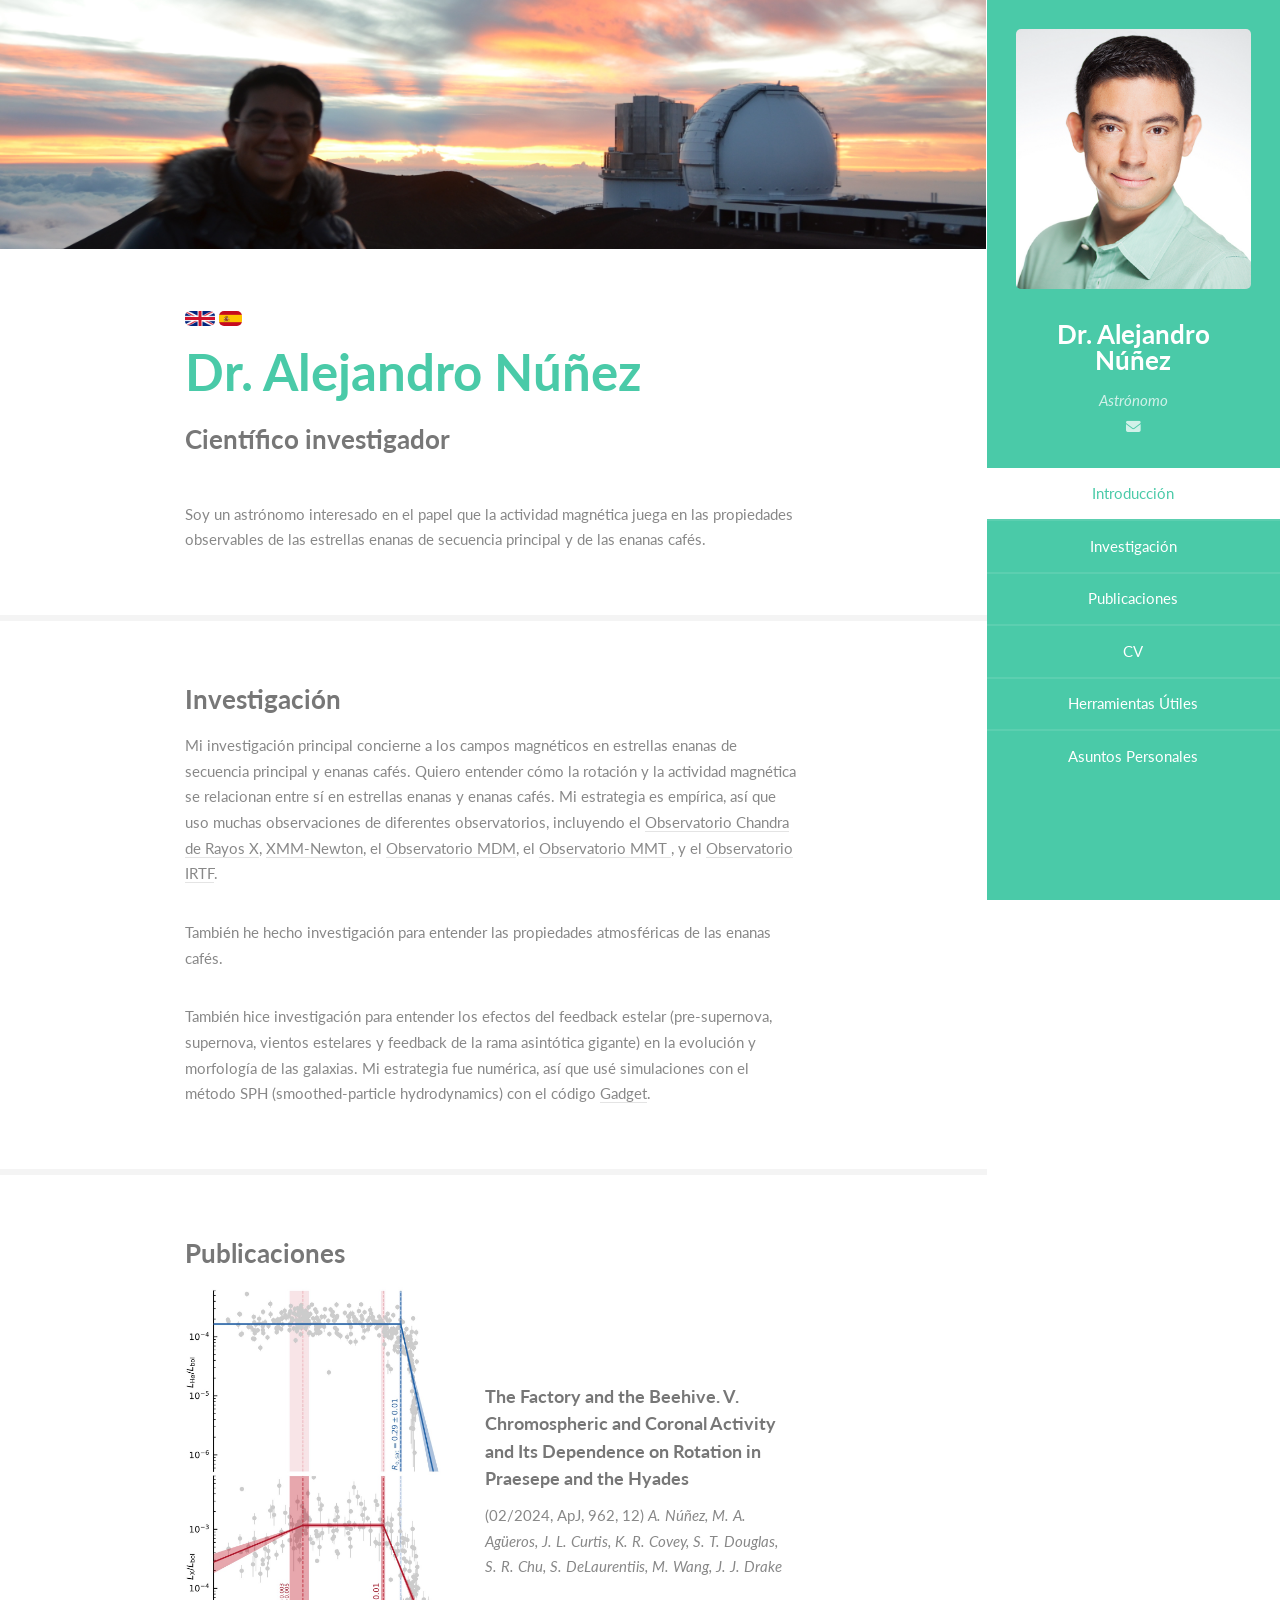
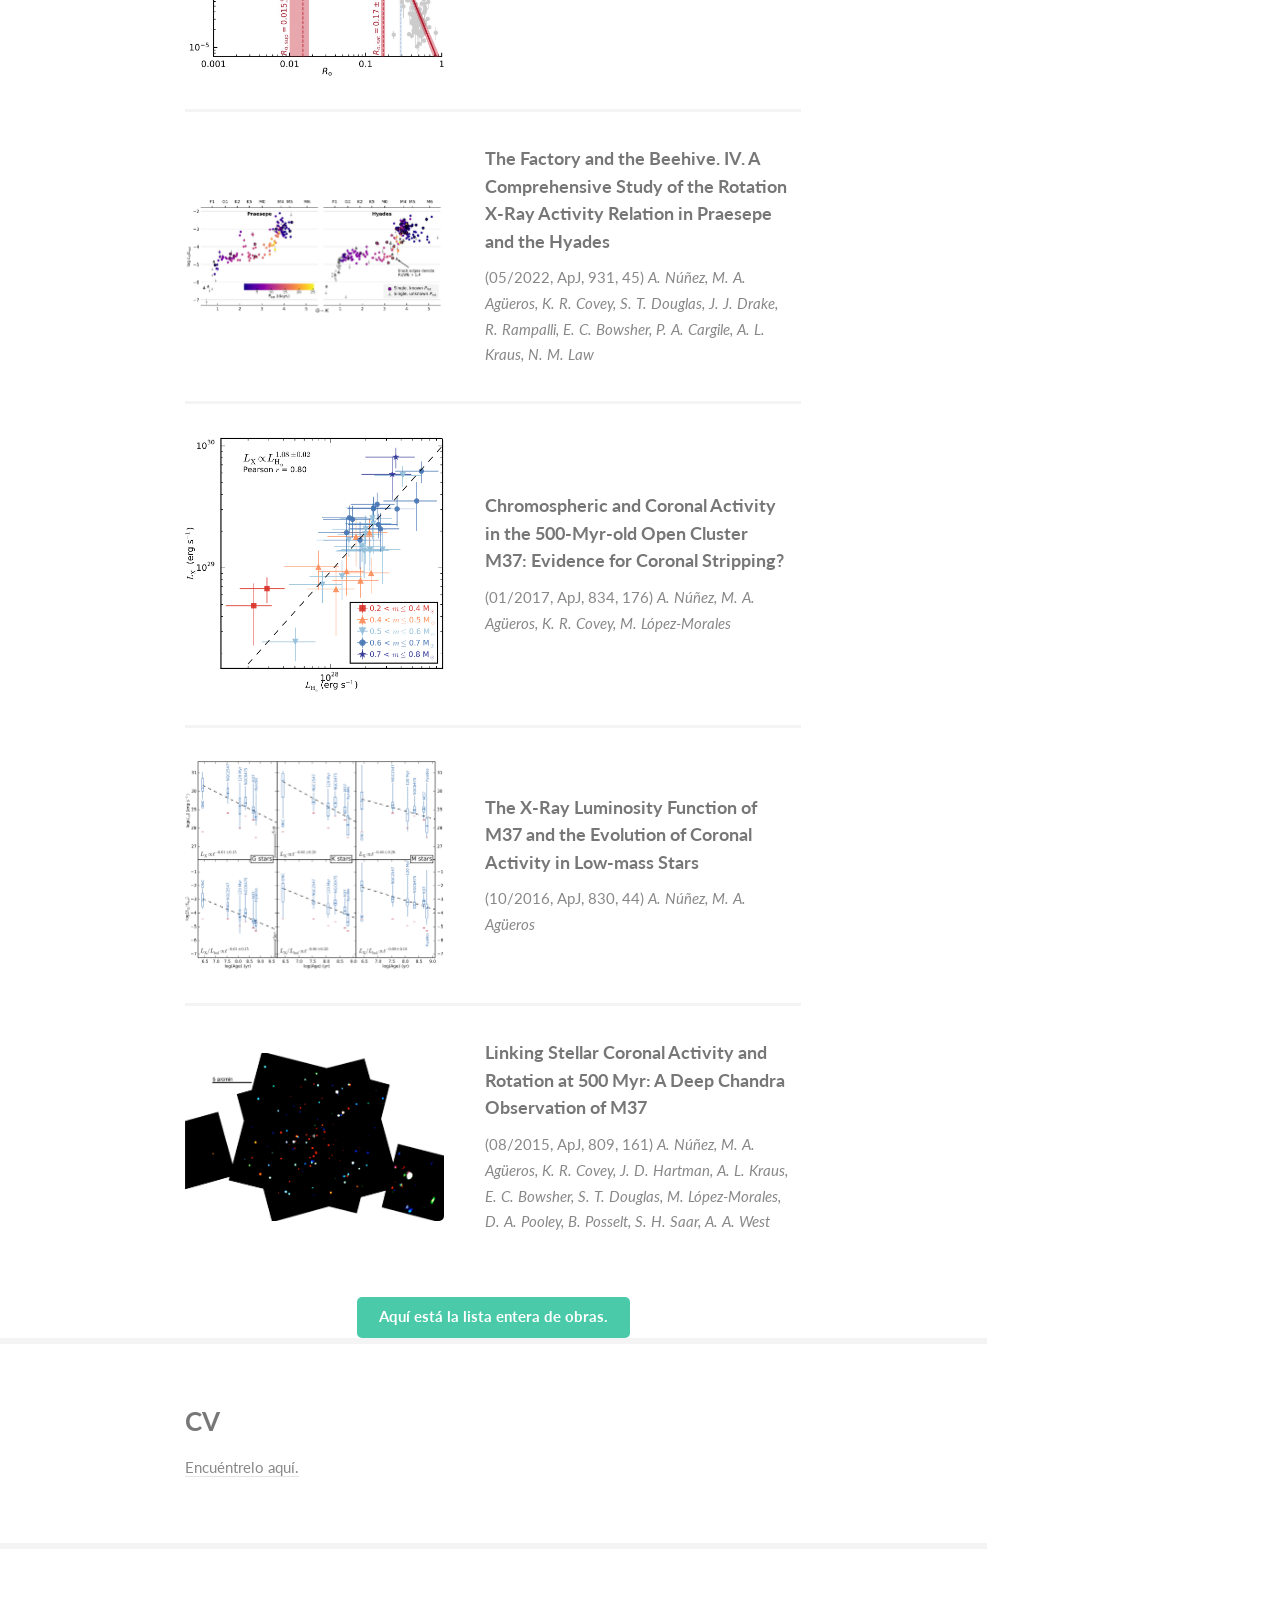
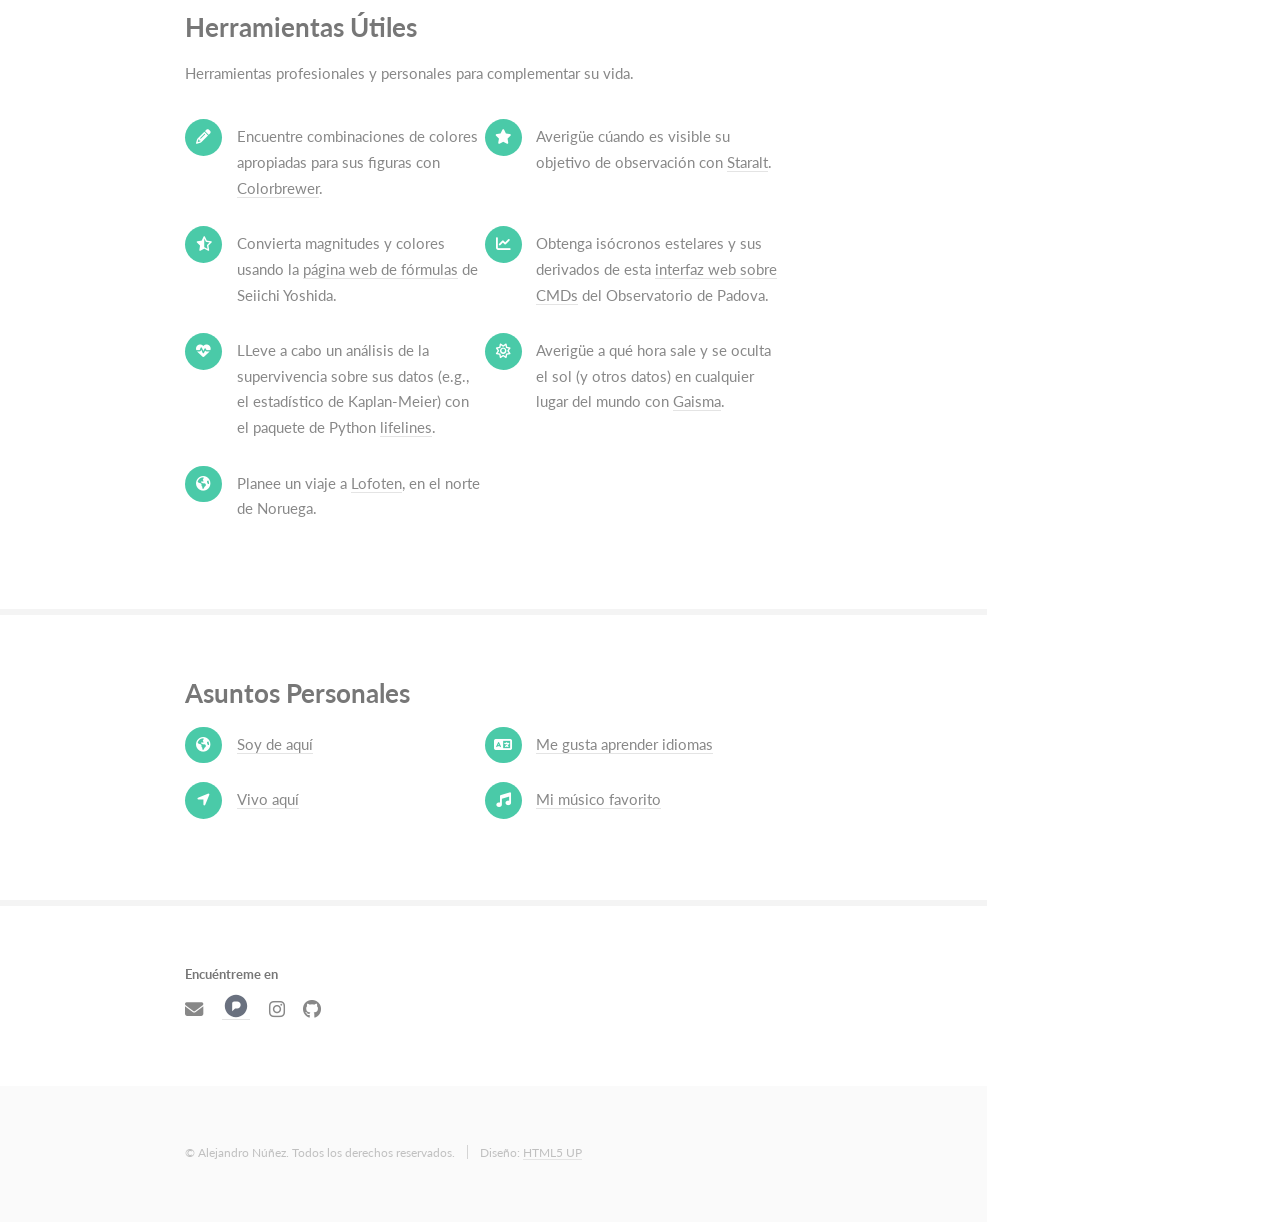
==== commit 78b9476b: "update website" ====
--- a/index_ES.html
+++ b/index_ES.html
@@ -52,7 +52,7 @@
 										<a href="index.html" class="image"><img src="images/EN.jpg" style="height:15px;" align="right" alt="English" /></a>
 										<a                   class="image"><img src="images/ES.jpg" style="height:15px;" float="right" alt="Espa&ntilde;ol" /></a>
 										<h2>Dr. Alejandro N&uacute;&ntilde;ez</h2>
-										<p>Científico investigador en la Universidad de Columbia, Nueva York, NY</p>
+										<p>Científico investigador</p>
 									</header>
 									<p>Soy un astr&oacute;nomo interesado en el papel que la actividad magn&eacute;tica juega en las propiedades observables de las estrellas enanas de secuencia principal y de las enanas caf&eacute;s.</p>
 								</div>
@@ -145,12 +145,11 @@
                             <section id="six">
                             	<div class="container">
                                 	<h3><a href="#">Asuntos Personales</a></h3>
-									<p>Me gusta viajar y reportarlo. </p>
                                     <ul class="feature-icons">
                                     	<!--li class="fa-coffee"><a href="http://starsthatshrink.blogspot.com/">Mi blog personal</a></li-->
                                         <li class="fa-globe"><a href="https://colombia.travel/en/medellin" target="_blank">Soy de aqu&iacute;</a></li>
                                         <li class="fa-language"><a href="https://www.duolingo.com/profile/alejocosmico" target="_blank">Me gusta aprender idiomas</a></li>
-                                        <li class="fa-location-arrow"><a href="http://www.nycgo.com/articles/must-see-harlem" target="_blank">Vivo aqu&iacute;</a></li>
+                                        <li class="fa-location-arrow"><a href="https://www.visitlondon.com/things-to-do/london-areas/islington-and-angel" target="_blank">Vivo aqu&iacute;</a></li>
                                         <li class="fa-music"><a href="http://bjork.com/" target="_blank">Mi m&uacute;sico favorito</a></li>
                                     </ul>
                                 </div>
